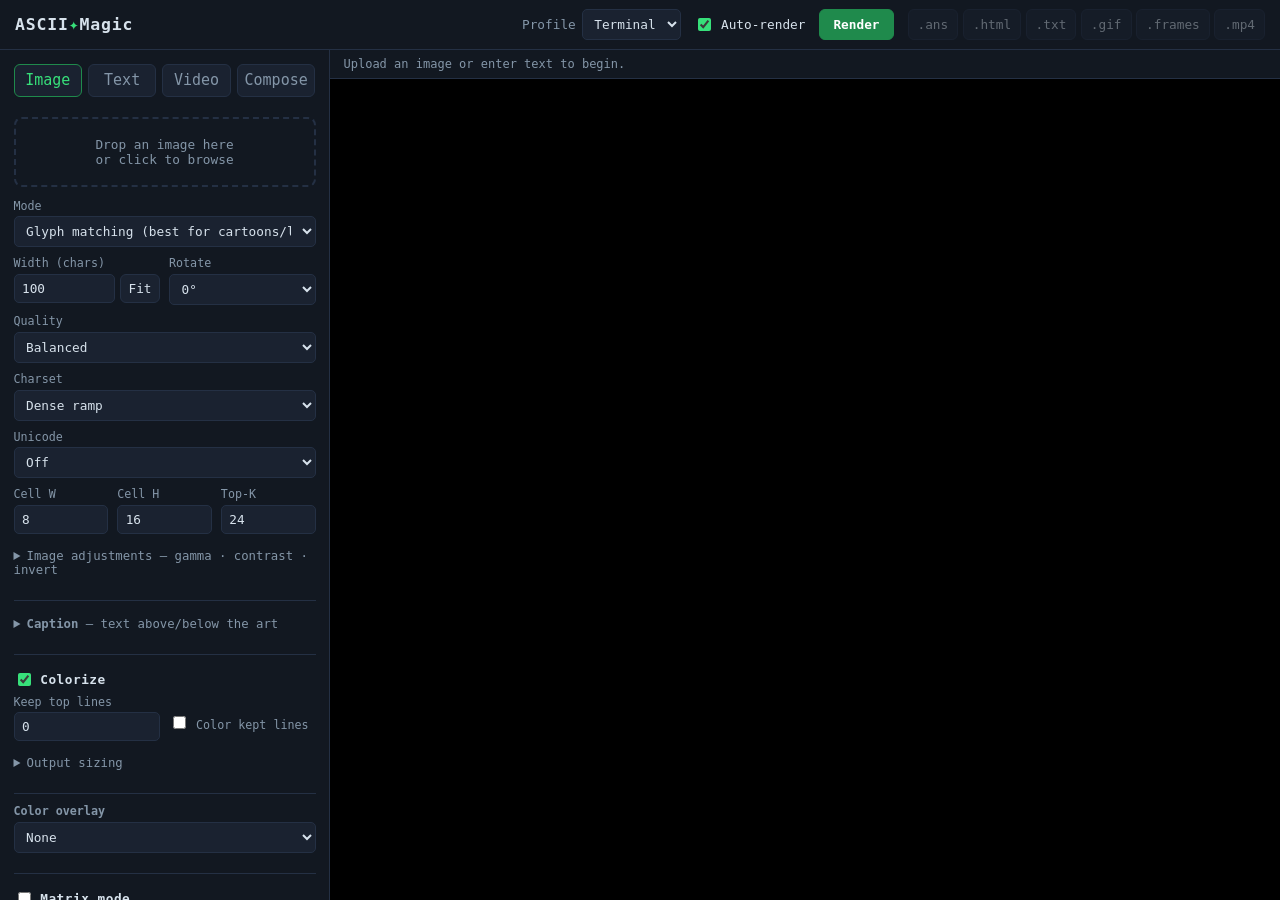
==== src/asciimagic/static/index.html @ 6321cb2b "Merge main into feature/caption-text-accuracy Brings PR #35 up to date with main (#36, #37, #39, #40" ====
<!doctype html>
<html lang="en">
<head>
  <meta charset="utf-8">
  <meta name="viewport" content="width=device-width, initial-scale=1">
  <title>ASCII Magic</title>
  <link rel="stylesheet" href="style.css">
  <link rel="icon" href="data:image/svg+xml,<svg xmlns='http://www.w3.org/2000/svg' viewBox='0 0 100 100'><text y='.9em' font-size='90'>&#10047;</text></svg>">
</head>
<body>
  <header>
    <h1>ASCII<span>✦</span>Magic</h1>
    <div class="header-controls">
      <label class="profile-label">Profile
        <select id="profile">
          <option value="terminal">Terminal</option>
          <option value="web">Web page</option>
        </select>
      </label>
      <label class="check"><input type="checkbox" id="auto" checked> Auto-render</label>
      <button id="render" class="primary">Render</button>
      <span class="downloads">
        <button id="dl-ans" disabled>.ans</button>
        <button id="dl-html" disabled>.html</button>
        <button id="dl-txt" disabled>.txt</button>
        <button id="dl-gif" disabled>.gif</button>
        <button id="dl-frames" disabled>.frames</button>
        <button id="dl-mp4" disabled title="Encodes on demand — includes the source audio">.mp4</button>
      </span>
    </div>
  </header>

  <main>
    <aside id="controls">
      <nav class="tabs">
        <button id="tab-image" class="tab active">Image</button>
        <button id="tab-text" class="tab">Text</button>
        <button id="tab-video" class="tab">Video</button>
        <button id="tab-compose" class="tab">Compose</button>
      </nav>

      <section id="panel-image">
        <div id="dropzone" tabindex="0">
          <input type="file" id="file" accept="image/*" hidden>
          <img id="thumb" alt="" hidden>
          <p id="drop-hint">Drop an image here<br>or click to browse</p>
        </div>

        <div class="field">
          <label for="mode">Mode</label>
          <select id="mode">
            <option value="glyph">Glyph matching (best for cartoons/line art)</option>
            <option value="braille">Braille dots (best for photos; try Invert)</option>
          </select>
        </div>
        <div class="field-row">
          <div class="field">
            <label for="cols">Width (chars)</label>
            <span class="seed-row">
              <input type="number" id="cols" value="100" min="10" max="500">
              <button id="autosize" title="Fit the preview pane (auto-set on upload)">Fit</button>
            </span>
          </div>
          <div class="field">
            <label for="rotate">Rotate</label>
            <select id="rotate">
              <option value="0">0°</option>
              <option value="90">90°</option>
              <option value="180">180°</option>
              <option value="270">270°</option>
            </select>
          </div>
        </div>

        <div id="braille-knobs">
          <div class="field">
            <label for="threshold">Dot threshold <output id="threshold-out">0.5</output></label>
            <input type="range" id="threshold" min="0" max="1" step="0.05" value="0.5">
          </div>
          <label class="check"><input type="checkbox" id="dither"> Dither (smoother gradients on photos)</label>
        </div>

        <div id="glyph-knobs" hidden>
          <div class="field">
            <label for="quality">Quality</label>
            <select id="quality">
              <option value="fast">Fast</option>
              <option value="balanced" selected>Balanced</option>
              <option value="best">Best</option>
            </select>
          </div>
          <div class="field">
            <label for="ascii_preset">Charset</label>
            <select id="ascii_preset">
              <option value="dense">Dense ramp</option>
              <option value="printable">Printable ASCII</option>
            </select>
          </div>
          <div class="field">
            <label for="unicode_mode">Unicode</label>
            <select id="unicode_mode">
              <option value="off">Off</option>
              <option value="blocks">Blocks</option>
              <option value="big">Big set</option>
            </select>
          </div>
          <div class="field-row">
            <div class="field"><label for="cell_w">Cell W</label><input type="number" id="cell_w" value="8" min="2" max="32"></div>
            <div class="field"><label for="cell_h">Cell H</label><input type="number" id="cell_h" value="16" min="4" max="64"></div>
            <div class="field"><label for="topk">Top-K</label><input type="number" id="topk" value="24" min="1" max="200"></div>
          </div>
        </div>

        <details>
          <summary>Image adjustments — gamma · contrast · invert</summary>
          <div class="field">
            <label for="gamma">Gamma <output id="gamma-out">1.0</output></label>
            <input type="range" id="gamma" min="0.2" max="3" step="0.1" value="1">
          </div>
          <label class="check"><input type="checkbox" id="autocontrast"> Auto-contrast</label>
          <label class="check"><input type="checkbox" id="invert"> Invert</label>
        </details>
      </section>

      <section id="panel-text" hidden>
        <div class="field">
          <label for="text">Text</label>
          <textarea id="text" rows="3" placeholder="Hello, world"></textarea>
        </div>
        <div class="field">
          <label for="text_style">Style</label>
          <select id="text_style">
            <option value="block">Block</option>
            <option value="small">Small</option>
            <option value="shadow">Shadow</option>
            <option value="box">Box</option>
            <option value="banner">Banner</option>
            <option value="figlet">Figlet</option>
          </select>
        </div>
        <div class="field-row">
          <div class="field"><label for="text_width">Width</label><input type="number" id="text_width" value="80" min="10" max="400"></div>
          <div class="field" id="text-font-field"><label for="text_font_size">Font size</label><input type="number" id="text_font_size" value="24" min="8" max="120"></div>
          <div class="field" id="banner-char-field" hidden><label for="banner_char">Char</label><input type="text" id="banner_char" value="#" maxlength="1"></div>
        </div>
        <p class="hint">Box and banner styles are plain text — upload an image on the Image tab if you want them colorized.</p>
      </section>

      <section id="panel-video" hidden>
        <div class="field">
          <label for="video_file">Video file (mp4, webm, mov, mkv, avi, gif)</label>
          <input type="file" id="video_file" accept="video/*,.gif,.mkv">
        </div>
        <div class="field-row">
          <div class="field"><label for="video_cols">Width</label><input type="number" id="video_cols" value="100" min="10" max="240"></div>
          <div class="field"><label for="video_fps">FPS</label><input type="number" id="video_fps" value="8" min="1" max="30"></div>
          <div class="field"><label for="video_max_frames">Max frames</label><input type="number" id="video_max_frames" value="60" min="1" max="120"></div>
          <div class="field"><label for="video_rows">Rows</label><input type="number" id="video_rows" min="2" max="500" placeholder="auto"></div>
        </div>
        <div class="field">
          <label for="video_mode">Frame mode</label>
          <select id="video_mode">
            <option value="braille">Braille dots (fast, detailed)</option>
            <option value="glyph">Glyph matching (character art)</option>
          </select>
        </div>
        <p class="hint">Videos render server-side and take a few seconds — press <strong>Render</strong> after changing knobs (no live auto-render). Matrix mode below applies per frame; Dither/Invert/Gamma come from the Image tab adjustments. Download as .gif, or .frames for an animated login greeting.</p>
      </section>

      <section id="panel-compose" hidden>
        <p class="hint">Stack images and text on one canvas. Drag a box in the preview to move it,
          its corner to resize; arrow keys nudge the selected layer by one character.</p>
        <div class="field-row">
          <div class="field"><label for="cmp_cols">Canvas cols</label><input type="number" id="cmp_cols" min="1" max="500" placeholder="auto"></div>
          <div class="field"><label for="cmp_rows">Canvas rows</label><input type="number" id="cmp_rows" min="1" max="500" placeholder="auto"></div>
        </div>
        <div class="field">
          <label for="cmp_bg_mode">Background</label>
          <span class="seed-row">
            <select id="cmp_bg_mode">
              <option value="">None (terminal default)</option>
              <option value="custom">Color</option>
            </select>
            <input type="color" id="cmp_bg" value="#000000" aria-label="Background color">
          </span>
        </div>
        <div class="field-row">
          <div class="field"><label for="cmp_overlay">Canvas overlay</label>
            <select id="cmp_overlay"><option value="">None</option><option value="rainbow">Rainbow</option><option value="sunset">Sunset</option><option value="ocean">Ocean</option><option value="fire">Fire</option><option value="forest">Forest</option><option value="neon">Neon</option><option value="matrix">Matrix</option><option value="mono">Mono</option></select></div>
          <div class="field"><label for="cmp_overlay_direction">Direction</label>
            <select id="cmp_overlay_direction">
              <option value="horizontal">Horizontal</option><option value="vertical">Vertical</option>
              <option value="diagonal">Diagonal</option><option value="diagonal-up">Diagonal up</option>
              <option value="radial">Radial</option>
            </select></div>
        </div>
        <div class="field">
          <label>Layers <small>(bottom &rarr; top)</small></label>
          <ul id="cmp_layers" class="layer-list" aria-label="Layers"></ul>
          <span class="seed-row">
            <button id="cmp_add_image">+ Image</button>
            <button id="cmp_add_text">+ Text</button>
            <input type="file" id="cmp_file" accept="image/*" hidden>
          </span>
        </div>
        <div id="cmp_editor"></div>
        <button id="cmp_dl_scene" disabled title="Scene file for: ascii-magic compose scene.json (put the images next to it)">Download scene .json</button>
      </section>

      <section id="sec-caption">
        <details id="caption-section">
          <summary><strong>Caption</strong> — text above/below the art</summary>
          <div class="field">
            <label for="caption_text">Text</label>
            <input type="text" id="caption_text" placeholder="e.g. Whiskers 2010–2024">
          </div>
          <div class="field-row">
            <div class="field">
              <label for="caption_pos">Position</label>
              <select id="caption_pos">
                <option value="bottom">Bottom</option>
                <option value="top">Top</option>
                <option value="left">Left (rotated)</option>
                <option value="right">Right (rotated)</option>
                <option value="top-left">Top-left</option>
                <option value="top-right">Top-right</option>
                <option value="bottom-left">Bottom-left</option>
                <option value="bottom-right">Bottom-right</option>
                <option value="wrap">Wrap (marquee frame)</option>
              </select>
            </div>
            <div class="field">
              <label for="caption_style">Style</label>
              <select id="caption_style">
                <option value="figlet">Figlet (classic banner)</option>
                <option value="block">Block letters</option>
                <option value="small">Small letters</option>
                <option value="shadow">Shadow letters</option>
                <option value="box">Box</option>
                <option value="banner">Banner</option>
              </select>
            </div>
          </div>
          <div class="field-row">
            <div class="field">
              <label for="caption_scale">Auto size <output id="caption_scale-out">0.6</output></label>
              <input type="range" id="caption_scale" min="0.1" max="1" step="0.05" value="0.6">
            </div>
            <div class="field"><label for="caption_cols">Width</label><input type="number" id="caption_cols" min="2" max="500" placeholder="auto"></div>
            <div class="field"><label for="caption_rows">Height</label><input type="number" id="caption_rows" min="1" max="200" placeholder="auto"></div>
          </div>
          <div class="field-row">
            <div class="field">
              <label for="caption_align">Align</label>
              <select id="caption_align">
                <option value="center">Center</option>
                <option value="left">Left</option>
                <option value="right">Right</option>
              </select>
            </div>
          </div>
          <div class="field-row">
            <div class="field">
              <label for="caption_color_mode">Color</label>
              <select id="caption_color_mode">
                <option value="">Default</option>
                <option value="image">Match image (nearby)</option>
                <option value="image-full">Match image (whole)</option>
                <option value="custom">Custom…</option>
              </select>
            </div>
            <div class="field" id="caption-color-field" hidden>
              <label for="caption_custom_color">Custom</label>
              <input type="color" id="caption_custom_color" value="#ffffff">
            </div>
          </div>
        </details>
      </section>

      <section id="sec-colorize">
        <label class="check section-toggle"><input type="checkbox" id="colorize" checked> <strong>Colorize</strong></label>
        <div id="color-knobs">
          <div class="field-row">
            <div class="field"><label for="keep_top">Keep top lines</label><input type="number" id="keep_top" value="0" min="0"></div>
            <div class="field check-field"><label class="check"><input type="checkbox" id="color_top"> Color kept lines</label></div>
          </div>
          <details>
            <summary>Output sizing</summary>
            <div class="field-row">
              <div class="field"><label for="max_rows">Max rows</label><input type="number" id="max_rows" min="1" placeholder="–"></div>
              <div class="field"><label for="max_cols">Max cols</label><input type="number" id="max_cols" min="1" placeholder="–"></div>
            </div>
            <div class="field-row">
              <div class="field"><label for="out_rows">Exact rows</label><input type="number" id="out_rows" min="1" placeholder="–"></div>
              <div class="field"><label for="out_cols">Exact cols</label><input type="number" id="out_cols" min="1" placeholder="–"></div>
            </div>
          </details>
        </div>
      </section>

      <section id="sec-overlay">
        <div class="field">
          <label for="overlay_preset"><strong>Color overlay</strong></label>
          <select id="overlay_preset">
            <option value="">None</option>
              <option value="rainbow">Rainbow</option>
              <option value="sunset">Sunset</option>
              <option value="ocean">Ocean</option>
              <option value="fire">Fire</option>
              <option value="forest">Forest</option>
              <option value="neon">Neon</option>
              <option value="matrix">Matrix</option>
              <option value="mono">Mono</option>
            <option value="custom">Custom gradient</option>
          </select>
        </div>
        <div id="overlay-knobs" hidden>
          <div class="field" id="overlay-custom-field" hidden>
            <label>From / to</label>
            <span class="seed-row">
              <input type="color" id="overlay_c1" value="#00e5ff" aria-label="Gradient start color">
              <input type="color" id="overlay_c2" value="#ff2d55" aria-label="Gradient end color">
            </span>
          </div>
          <div class="field-row">
            <div class="field"><label for="overlay_direction">Direction</label>
              <select id="overlay_direction">
                <option value="horizontal">Horizontal</option><option value="vertical">Vertical</option>
                <option value="diagonal">Diagonal</option><option value="diagonal-up">Diagonal up</option>
                <option value="radial">Radial</option>
              </select></div>
            <div class="field"><label for="overlay_mode">Blend</label>
              <select id="overlay_mode">
                <option value="tint">Tint</option><option value="multiply">Multiply</option>
                <option value="screen">Screen</option><option value="overlay">Overlay</option>
              </select></div>
          </div>
          <div class="field"><label for="overlay_strength">Strength <output id="overlay_strength-out">1</output></label>
            <input type="range" id="overlay_strength" min="0" max="1" step="0.05" value="1"></div>
        </div>
      </section>

      <section id="sec-matrix">
        <label class="check section-toggle"><input type="checkbox" id="matrix"> <strong>Matrix mode</strong></label>
        <div id="matrix-knobs" hidden>
          <div class="field-row">
            <div class="field seed-field">
              <label for="matrix_seed">Seed</label>
              <span class="seed-row">
                <input type="number" id="matrix_seed" placeholder="random">
                <button id="reroll" title="New random seed">🎲</button>
              </span>
            </div>
            <div class="field">
              <label for="matrix_gamma">Gamma <output id="matrix_gamma-out">2.0</output></label>
              <input type="range" id="matrix_gamma" min="0.5" max="4" step="0.1" value="2">
            </div>
          </div>
          <div class="field-row">
            <div class="field">
              <label for="matrix_theme">Color theme</label>
              <select id="matrix_theme">
                <option value="green">Green (classic)</option>
                <option value="amber">Amber</option>
                <option value="cyan">Cyan</option>
                <option value="crimson">Crimson</option>
                <option value="violet">Violet</option>
                <option value="white">White</option>
                <option value="custom">Custom…</option>
              </select>
            </div>
            <div class="field" id="custom-color-field" hidden>
              <label for="matrix_custom_color">Custom</label>
              <input type="color" id="matrix_custom_color" value="#00ff00">
            </div>
          </div>
          <div class="field-row">
            <div class="field"><label for="matrix_fg_min">FG min</label><input type="number" id="matrix_fg_min" value="20" min="0" max="255"></div>
            <div class="field"><label for="matrix_fg_max">FG max</label><input type="number" id="matrix_fg_max" value="255" min="0" max="255"></div>
          </div>
          <div class="field-row">
            <div class="field"><label for="matrix_bg_min">BG min</label><input type="number" id="matrix_bg_min" value="0" min="0" max="255"></div>
            <div class="field"><label for="matrix_bg_max">BG max</label><input type="number" id="matrix_bg_max" value="60" min="0" max="255"></div>
          </div>
          <div class="field">
            <label for="matrix_chars">Glyphs</label>
            <input type="text" id="matrix_chars" value="01ABCDEFGHIJKLMNOPQRSTUVWXYZ@$%&amp;*+;:,.?/\|[]{}()&lt;&gt;">
          </div>
          <label class="check"><input type="checkbox" id="matrix_fill_spaces"> Fill spaces</label>
          <label class="check"><input type="checkbox" id="matrix_top"> Apply to kept top lines</label>
          <label class="check"><input type="checkbox" id="matrix_mask"> Use ASCII as subject mask</label>
          <div id="mask-knobs" hidden>
            <div class="field-row">
              <div class="field"><label for="matrix_mask_boost">Mask boost</label><input type="number" id="matrix_mask_boost" value="0.30" min="0" max="1" step="0.05"></div>
              <div class="field"><label for="matrix_mask_density_floor">Density floor</label><input type="number" id="matrix_mask_density_floor" value="0.35" min="0" max="1" step="0.05"></div>
            </div>
            <div class="field-row">
              <div class="field"><label for="matrix_bg_dim">BG dim</label><input type="number" id="matrix_bg_dim" value="0.80" min="0" max="1" step="0.05"></div>
              <div class="field"><label for="matrix_bg_density">BG density</label><input type="number" id="matrix_bg_density" value="0.75" min="0" max="1" step="0.05"></div>
            </div>
          </div>
          <label class="check" id="animate-row"><input type="checkbox" id="animate"> <strong>Animate</strong> (matrix rain)</label>
          <div id="anim-knobs" hidden>
            <div class="field-row">
              <div class="field"><label for="anim_frames">Frames</label><input type="number" id="anim_frames" value="60" min="2" max="240"></div>
              <div class="field"><label for="anim_fps">FPS</label><input type="number" id="anim_fps" value="12" min="1" max="30"></div>
              <div class="field"><label for="anim_tail">Tail</label><input type="number" id="anim_tail" value="6" min="1" max="40"></div>
            </div>
            <label class="check"><input type="checkbox" id="anim_reveal"> Reveal image under the rain</label>
            <p class="hint">Animation loops seamlessly (reveal mode ends on the full image). Download as .gif, or .html for a self-playing page.</p>
          </div>
        </div>
      </section>

      <section id="sec-html">
        <details>
          <summary>HTML output</summary>
          <div class="field-row">
            <div class="field"><label for="html_font_size">Font px</label><input type="number" id="html_font_size" value="12" min="4" max="40"></div>
            <div class="field"><label for="html_line_height">Line px</label><input type="number" id="html_line_height" min="4" max="60" placeholder="=font"></div>
          </div>
          <label class="check"><input type="checkbox" id="html_fill_spaces"> Fill spaces (HTML)</label>
        </details>
      </section>
    </aside>

    <section id="preview-pane">
      <div id="status">Upload an image or enter text to begin.</div>
      <div id="preview-wrap">
        <iframe id="preview" sandbox="allow-scripts" title="Preview"></iframe>
        <div id="ring" hidden title="Drag the handles to resize — double-click to reset to auto height">
          <div class="handle" id="handle-e"></div>
          <div class="handle" id="handle-s"></div>
          <div class="handle" id="handle-se"></div>
          <div id="ring-label"></div>
        </div>
        <div id="cmp-overlay" hidden></div>
        <div id="cap-ring" hidden title="Drag to resize the caption exactly — double-click to reset to auto">
          <div class="handle" id="cap-handle-e"></div>
          <div class="handle" id="cap-handle-s"></div>
          <div class="handle" id="cap-handle-se"></div>
          <div id="cap-ring-label"></div>
        </div>
      </div>
    </section>
  </main>

  <script src="app.js"></script>
  <script src="compose.js"></script>
</body>
</html>
---- src/asciimagic/static/style.css ----
:root {
  --bg: #0b0f14;
  --panel: #121821;
  --panel-2: #1a2230;
  --border: #243044;
  --text: #d7e2ec;
  --muted: #8496a8;
  --accent: #37e07a;
  --accent-dim: #1f8a4c;
  --danger: #ff6b6b;
  font-size: 15px;
}

* { box-sizing: border-box; }

body {
  margin: 0;
  height: 100vh;
  display: flex;
  flex-direction: column;
  background: var(--bg);
  color: var(--text);
  font-family: "JetBrains Mono", "Cascadia Mono", Consolas, "Noto Sans Mono CJK JP", "Noto Sans CJK JP", "MS Gothic", "Hiragino Sans", "Yu Gothic", monospace;
}

header {
  display: flex;
  align-items: center;
  justify-content: space-between;
  gap: 1rem;
  padding: 0.6rem 1rem;
  background: var(--panel);
  border-bottom: 1px solid var(--border);
  flex-wrap: wrap;
}

h1 { font-size: 1.1rem; margin: 0; letter-spacing: 0.05em; }
h1 span { color: var(--accent); }

.header-controls { display: flex; align-items: center; gap: 0.9rem; flex-wrap: wrap; }
.profile-label { display: flex; align-items: center; gap: 0.4rem; color: var(--muted); font-size: 0.85rem; }

main { flex: 1; display: flex; min-height: 0; }

#controls {
  width: 330px;
  min-width: 330px;
  overflow-y: auto;
  padding: 0.9rem;
  background: var(--panel);
  border-right: 1px solid var(--border);
}

#controls section {
  border-bottom: 1px solid var(--border);
  padding: 0.7rem 0;
}
#controls section:last-child { border-bottom: none; }

.tabs { display: flex; gap: 0.4rem; margin-bottom: 0.6rem; }
.tab {
  flex: 1;
  padding: 0.45rem;
  background: var(--panel-2);
  color: var(--muted);
  border: 1px solid var(--border);
  border-radius: 6px;
  cursor: pointer;
  font: inherit;
}
.tab.active { color: var(--accent); border-color: var(--accent-dim); }

#dropzone {
  border: 2px dashed var(--border);
  border-radius: 8px;
  padding: 0.9rem;
  text-align: center;
  cursor: pointer;
  margin-bottom: 0.8rem;
  transition: border-color 0.15s;
}
#dropzone:hover, #dropzone.drag { border-color: var(--accent); }
#drop-hint { color: var(--muted); font-size: 0.85rem; margin: 0.3rem 0; }
#thumb { max-width: 100%; max-height: 130px; border-radius: 4px; }

.field { margin-bottom: 0.6rem; min-width: 0; }
.field label {
  display: block;
  font-size: 0.78rem;
  color: var(--muted);
  margin-bottom: 0.25rem;
}
.field label output { color: var(--accent); float: right; }

.field-row { display: flex; gap: 0.6rem; }
.field-row .field { flex: 1; }
.check-field { display: flex; align-items: end; padding-bottom: 0.35rem; }

input[type="text"], input[type="number"], select, textarea {
  width: 100%;
  padding: 0.4rem 0.5rem;
  background: var(--panel-2);
  color: var(--text);
  border: 1px solid var(--border);
  border-radius: 5px;
  font: inherit;
  font-size: 0.85rem;
}
input:focus, select:focus, textarea:focus { outline: 1px solid var(--accent-dim); }
input[type="range"] { width: 100%; accent-color: var(--accent); padding: 0; }
textarea { resize: vertical; }

.check {
  display: flex;
  align-items: center;
  gap: 0.45rem;
  font-size: 0.85rem;
  color: var(--text);
  margin: 0.35rem 0;
  cursor: pointer;
}
.check input { accent-color: var(--accent); }
.section-toggle strong { letter-spacing: 0.04em; }

details { margin: 0.4rem 0; }
summary {
  cursor: pointer;
  color: var(--muted);
  font-size: 0.82rem;
  margin-bottom: 0.4rem;
  user-select: none;
}
summary:hover { color: var(--text); }

.hint { color: var(--muted); font-size: 0.75rem; line-height: 1.35; }

button {
  font: inherit;
  font-size: 0.85rem;
  padding: 0.45rem 0.9rem;
  border-radius: 6px;
  border: 1px solid var(--border);
  background: var(--panel-2);
  color: var(--text);
  cursor: pointer;
}
button:hover:not(:disabled) { border-color: var(--accent-dim); }
button:disabled { opacity: 0.4; cursor: default; }
button.primary {
  background: var(--accent-dim);
  border-color: var(--accent-dim);
  color: #fff;
  font-weight: 600;
}
button.primary:hover { background: var(--accent); color: #06130b; }

.downloads { display: flex; gap: 0.3rem; }
.downloads button { padding: 0.45rem 0.6rem; }

.seed-row { display: flex; gap: 0.3rem; }
.seed-row input { flex: 1; }
.seed-row button { padding: 0.2rem 0.5rem; }

#preview-pane {
  flex: 1;
  display: flex;
  flex-direction: column;
  min-width: 0;
}

#status {
  padding: 0.45rem 0.9rem;
  font-size: 0.8rem;
  color: var(--muted);
  border-bottom: 1px solid var(--border);
  background: var(--panel);
  min-height: 1.2rem;
}
#status.error { color: var(--danger); }
#status.busy { color: var(--accent); }

#preview-wrap { flex: 1; position: relative; min-height: 0; display: flex; }
#preview { flex: 1; border: none; background: #000; width: 100%; }

/* GIMP-style resize ring over the rendered art */
#ring {
  position: absolute;
  border: 1px dashed var(--accent-dim);
  pointer-events: none; /* handles re-enable */
  box-sizing: border-box;
}
#ring.dragging { border-color: var(--accent); }
#ring .handle {
  position: absolute;
  width: 12px;
  height: 12px;
  background: var(--accent-dim);
  border: 1px solid #06130b;
  border-radius: 2px;
  pointer-events: auto;
  touch-action: none; /* pointer capture needs raw pointer events */
}
/* While dragging, the iframe must not steal pointer events */
#preview-wrap.dragging #preview { pointer-events: none; }
#preview-wrap.dragging { user-select: none; }
#ring .handle:hover { background: var(--accent); }
#handle-e { right: -7px; top: 50%; margin-top: -6px; cursor: ew-resize; }
#handle-s { bottom: -7px; left: 50%; margin-left: -6px; cursor: ns-resize; }
#handle-se { right: -7px; bottom: -7px; cursor: nwse-resize; }
#cap-ring {
  position: absolute;
  border: 1px dashed color-mix(in srgb, var(--accent-dim) 60%, transparent);
  pointer-events: none;
  box-sizing: border-box;
}
#cap-ring.dragging { border-color: var(--accent); }
#cap-ring .handle {
  position: absolute;
  width: 12px;
  height: 12px;
  background: var(--accent-dim);
  border: 1px solid #06130b;
  border-radius: 50%; /* round = caption, square = art */
  pointer-events: auto;
  touch-action: none;
}
#cap-ring .handle:hover { background: var(--accent); }
#cap-handle-e { right: -7px; top: 50%; margin-top: -6px; cursor: ew-resize; }
#cap-handle-s { bottom: -7px; left: 50%; margin-left: -6px; cursor: ns-resize; }
#cap-handle-se { right: -7px; bottom: -7px; cursor: nwse-resize; }
#cap-ring-label {
  position: absolute;
  bottom: -1.6rem;
  right: 0;
  background: var(--panel);
  border: 1px solid var(--border);
  border-radius: 4px;
  color: var(--accent);
  font-size: 0.75rem;
  padding: 0.1rem 0.45rem;
  white-space: nowrap;
}

#ring-label {
  position: absolute;
  top: -1.6rem;
  right: 0;
  background: var(--panel);
  border: 1px solid var(--border);
  border-radius: 4px;
  color: var(--accent);
  font-size: 0.75rem;
  padding: 0.1rem 0.45rem;
  pointer-events: auto;
  white-space: nowrap;
}

/* ---- Compose ---- */
.hint { color: var(--muted); font-size: 0.8rem; margin: 0 0 0.7rem; line-height: 1.4; }
.layer-list { list-style: none; margin: 0 0 0.5rem; padding: 0; }
.layer-list li {
  display: flex; align-items: center; gap: 0.3rem;
  padding: 0.25rem 0.4rem; margin-bottom: 0.25rem;
  background: var(--panel-2); border: 1px solid var(--border); border-radius: 4px;
  cursor: pointer; font-size: 0.8rem;
}
.layer-list li.selected { border-color: var(--accent); }
.layer-list li .layer-name { flex: 1; min-width: 0; overflow: hidden; text-overflow: ellipsis; white-space: nowrap; }
.layer-list li button { padding: 0 0.35rem; font-size: 0.75rem; }
#cmp_editor { margin-top: 0.4rem; }
#cmp_editor h3 { font-size: 0.85rem; margin: 0.2rem 0 0.5rem; color: var(--accent); }
#cmp-overlay { position: absolute; inset: 0; pointer-events: none; }
.cmp-box {
  position: absolute; box-sizing: border-box;
  border: 1px dashed color-mix(in srgb, var(--muted) 70%, transparent);
  pointer-events: auto; cursor: move; touch-action: none;
}
.cmp-box.selected { border: 1px solid var(--accent); }
.cmp-box .handle {
  position: absolute; right: -7px; bottom: -7px; width: 12px; height: 12px;
  background: var(--accent-dim); border: 1px solid #06130b; border-radius: 2px;
  cursor: nwse-resize; touch-action: none;
}
.cmp-box:not(.selected) .handle { display: none; }
.cmp-box .cmp-label {
  position: absolute; top: -1.35rem; left: 0; white-space: nowrap;
  background: var(--panel); border: 1px solid var(--border); border-radius: 4px;
  color: var(--accent); font-size: 0.7rem; padding: 0 0.35rem;
}
.cmp-box:not(.selected) .cmp-label { display: none; }

@media (max-width: 760px) {
  main { flex-direction: column; }
  #controls { width: 100%; min-width: 0; max-height: 45vh; border-right: none; border-bottom: 1px solid var(--border); }
}
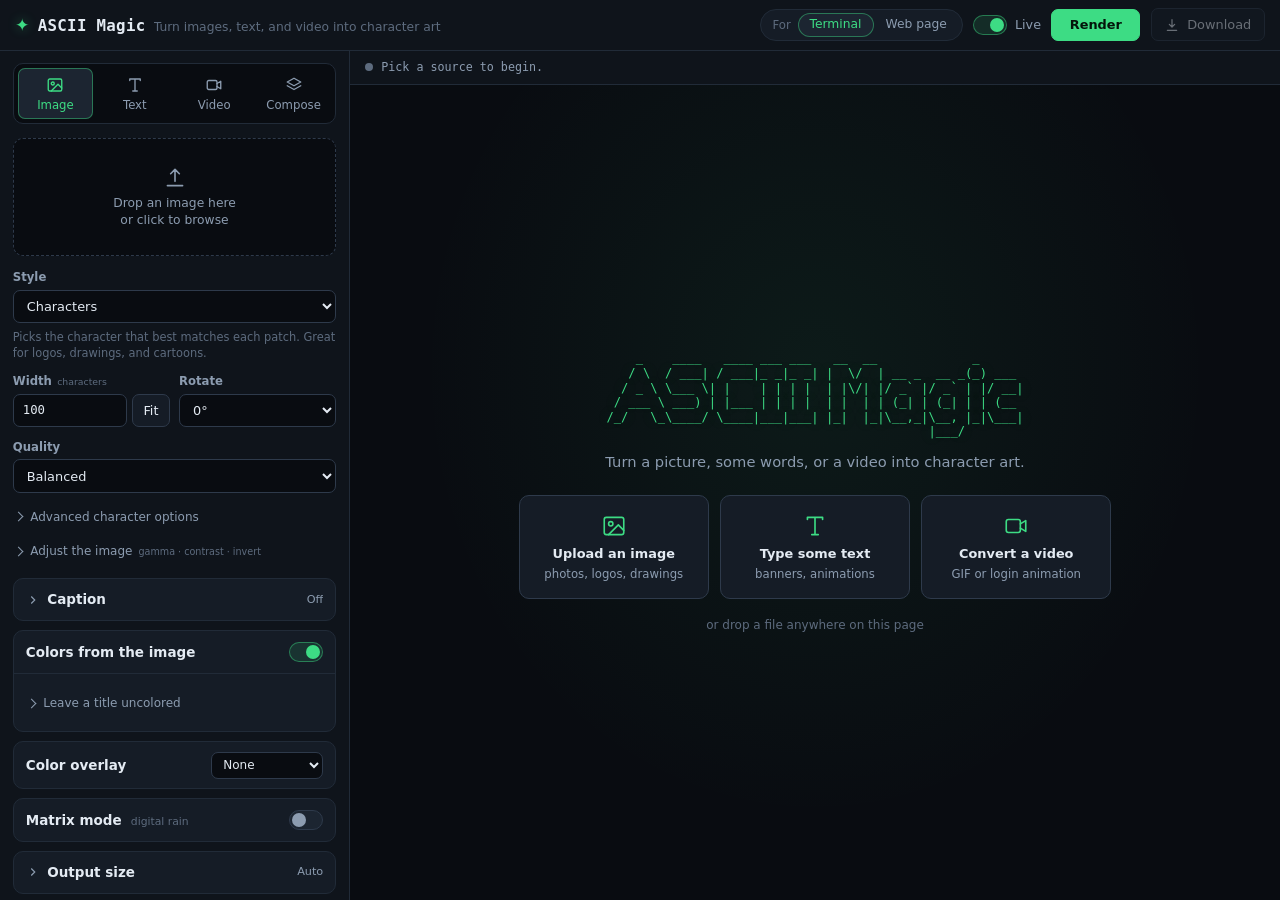
==== commit 4c632b3e: "Web GUI: clearer layout, empty state, download menu, polish - Welcome screen with quick starts (imag" ====
--- a/src/asciimagic/static/index.html
+++ b/src/asciimagic/static/index.html
@@ -8,57 +8,103 @@
   <link rel="icon" href="data:image/svg+xml,<svg xmlns='http://www.w3.org/2000/svg' viewBox='0 0 100 100'><text y='.9em' font-size='90'>&#10047;</text></svg>">
 </head>
 <body>
+  <!-- Small icon set, referenced with <use href="#i-..."> -->
+  <svg width="0" height="0" style="position:absolute" aria-hidden="true">
+    <symbol id="i-image" viewBox="0 0 24 24"><rect x="3" y="4" width="18" height="16" rx="2"/><circle cx="9" cy="10" r="2"/><path d="m21 16-5-5-9 9"/></symbol>
+    <symbol id="i-text" viewBox="0 0 24 24"><path d="M5 6V4h14v2M12 4v16M9 20h6"/></symbol>
+    <symbol id="i-video" viewBox="0 0 24 24"><rect x="3" y="6" width="13" height="12" rx="2"/><path d="m16 10 5-3v10l-5-3"/></symbol>
+    <symbol id="i-layers" viewBox="0 0 24 24"><path d="m12 3 9 5-9 5-9-5 9-5Z"/><path d="m3 13 9 5 9-5"/></symbol>
+    <symbol id="i-download" viewBox="0 0 24 24"><path d="M12 4v11m0 0-4-4m4 4 4-4M5 20h14"/></symbol>
+    <symbol id="i-upload" viewBox="0 0 24 24"><path d="M12 16V5m0 0-4 4m4-4 4 4M5 20h14"/></symbol>
+    <symbol id="i-chevron" viewBox="0 0 24 24"><path d="m9 6 6 6-6 6"/></symbol>
+    <symbol id="i-copy" viewBox="0 0 24 24"><rect x="8" y="8" width="12" height="12" rx="2"/><path d="M16 8V5a1 1 0 0 0-1-1H5a1 1 0 0 0-1 1v10a1 1 0 0 0 1 1h3"/></symbol>
+    <symbol id="i-sparkle" viewBox="0 0 24 24"><path d="M12 3v4M12 17v4M3 12h4M17 12h4M6 6l2.5 2.5M15.5 15.5 18 18M6 18l2.5-2.5M15.5 8.5 18 6"/></symbol>
+  </svg>
+
   <header>
-    <h1>ASCII<span>✦</span>Magic</h1>
+    <div class="brand">
+      <span class="logo" aria-hidden="true">✦</span>
+      <h1>ASCII Magic</h1>
+      <span class="tagline">Turn images, text, and video into character art</span>
+    </div>
     <div class="header-controls">
-      <label class="profile-label">Profile
-        <select id="profile">
-          <option value="terminal">Terminal</option>
-          <option value="web">Web page</option>
-        </select>
+      <div class="segmented" role="radiogroup" aria-label="Make it for" title="Sets sensible sizes for where the art will be shown">
+        <span class="segmented-label">For</span>
+        <button type="button" role="radio" data-profile="terminal" aria-checked="true">Terminal</button>
+        <button type="button" role="radio" data-profile="web" aria-checked="false">Web page</button>
+      </div>
+      <select id="profile" hidden aria-hidden="true" tabindex="-1">
+        <option value="terminal">Terminal</option>
+        <option value="web">Web page</option>
+      </select>
+      <label class="switch" title="Re-render automatically when a setting changes">
+        <input type="checkbox" id="auto" checked><span class="track"></span> Live
       </label>
-      <label class="check"><input type="checkbox" id="auto" checked> Auto-render</label>
-      <button id="render" class="primary">Render</button>
-      <span class="downloads">
-        <button id="dl-ans" disabled>.ans</button>
-        <button id="dl-html" disabled>.html</button>
-        <button id="dl-txt" disabled>.txt</button>
-        <button id="dl-gif" disabled>.gif</button>
-        <button id="dl-frames" disabled>.frames</button>
-        <button id="dl-mp4" disabled title="Encodes on demand — includes the source audio">.mp4</button>
-      </span>
+      <button id="render" class="primary" title="Render now (Ctrl/⌘ + Enter)">Render</button>
+      <div class="menu">
+        <button id="dl-toggle" class="icon-text" aria-haspopup="true" aria-expanded="false" disabled>
+          <svg class="icon"><use href="#i-download"/></svg> Download
+        </button>
+        <div id="dl-menu" class="menu-pop" role="menu" hidden>
+          <button id="dl-ans" class="menu-item" role="menuitem" disabled>
+            <b>Terminal art</b><span>.ans · colors for <code>cat</code>, SSH greetings</span>
+          </button>
+          <button id="dl-html" class="menu-item" role="menuitem" disabled>
+            <b>Web page</b><span>.html · open in a browser or embed</span>
+          </button>
+          <button id="dl-txt" class="menu-item" role="menuitem" disabled>
+            <b>Plain text</b><span>.txt · no colors, pastes anywhere</span>
+          </button>
+          <button id="dl-gif" class="menu-item" role="menuitem" disabled>
+            <b>Animated GIF</b><span>.gif · share it as an image</span>
+          </button>
+          <button id="dl-frames" class="menu-item" role="menuitem" disabled>
+            <b>Login animation</b><span>.frames · for <code>ascii-magic-greet</code></span>
+          </button>
+          <button id="dl-mp4" class="menu-item" role="menuitem" disabled>
+            <b>Video with sound</b><span>.mp4 · encodes now, keeps the audio</span>
+          </button>
+          <hr>
+          <button id="copy-txt" class="menu-item" role="menuitem" disabled>
+            <b>Copy text</b><span>to the clipboard, without colors</span>
+          </button>
+        </div>
+      </div>
     </div>
   </header>
 
   <main>
     <aside id="controls">
-      <nav class="tabs">
-        <button id="tab-image" class="tab active">Image</button>
-        <button id="tab-text" class="tab">Text</button>
-        <button id="tab-video" class="tab">Video</button>
-        <button id="tab-compose" class="tab">Compose</button>
+      <nav class="tabs" aria-label="Source">
+        <button id="tab-image" class="tab active"><svg class="icon"><use href="#i-image"/></svg>Image</button>
+        <button id="tab-text" class="tab"><svg class="icon"><use href="#i-text"/></svg>Text</button>
+        <button id="tab-video" class="tab"><svg class="icon"><use href="#i-video"/></svg>Video</button>
+        <button id="tab-compose" class="tab"><svg class="icon"><use href="#i-layers"/></svg>Compose</button>
       </nav>
 
-      <section id="panel-image">
-        <div id="dropzone" tabindex="0">
+      <!-- ===== Image ===== -->
+      <section id="panel-image" class="panel">
+        <div id="dropzone" tabindex="0" role="button" aria-label="Choose an image">
           <input type="file" id="file" accept="image/*" hidden>
           <img id="thumb" alt="" hidden>
+          <svg class="icon big" id="drop-icon"><use href="#i-upload"/></svg>
           <p id="drop-hint">Drop an image here<br>or click to browse</p>
         </div>
 
         <div class="field">
-          <label for="mode">Mode</label>
+          <label for="mode">Style</label>
           <select id="mode">
-            <option value="glyph">Glyph matching (best for cartoons/line art)</option>
-            <option value="braille">Braille dots (best for photos; try Invert)</option>
+            <option value="glyph">Characters</option>
+            <option value="braille">Braille dots</option>
           </select>
+          <p class="field-hint" id="mode-hint"></p>
         </div>
         <div class="field-row">
-          <div class="field">
-            <label for="cols">Width (chars)</label>
-            <span class="seed-row">
+          <div class="field grow">
+            <label for="cols">Width <small>characters</small></label>
+            <span class="input-group">
               <input type="number" id="cols" value="100" min="10" max="500">
-              <button id="autosize" title="Fit the preview pane (auto-set on upload)">Fit</button>
+              <button id="autosize" title="Fit the preview pane (done automatically on upload)">Fit</button>
             </span>
           </div>
           <div class="field">
@@ -74,10 +120,10 @@
 
         <div id="braille-knobs">
           <div class="field">
-            <label for="threshold">Dot threshold <output id="threshold-out">0.5</output></label>
+            <label for="threshold" title="Brightness a dot needs to show. Lower = more dots.">Dot threshold <output id="threshold-out">0.5</output></label>
             <input type="range" id="threshold" min="0" max="1" step="0.05" value="0.5">
           </div>
-          <label class="check"><input type="checkbox" id="dither"> Dither (smoother gradients on photos)</label>
+          <label class="check"><input type="checkbox" id="dither"> Dither <small>smoother shading on photos</small></label>
         </div>
 
         <div id="glyph-knobs" hidden>
@@ -86,46 +132,54 @@
             <select id="quality">
               <option value="fast">Fast</option>
               <option value="balanced" selected>Balanced</option>
-              <option value="best">Best</option>
+              <option value="best">Best (slower)</option>
             </select>
           </div>
+          <details class="sub">
+            <summary>Advanced character options</summary>
+            <div class="field">
+              <label for="ascii_preset">Characters</label>
+              <select id="ascii_preset">
+                <option value="dense">Dense ramp</option>
+                <option value="printable">All printable ASCII</option>
+              </select>
+            </div>
+            <div class="field">
+              <label for="unicode_mode">Unicode</label>
+              <select id="unicode_mode">
+                <option value="off">Off (plain ASCII)</option>
+                <option value="blocks">Block shapes ▀▄█</option>
+                <option value="big">Large set (slower)</option>
+              </select>
+            </div>
+            <div class="field-row">
+              <div class="field"><label for="cell_w" title="Pixels of the image per character, across">Cell W</label><input type="number" id="cell_w" value="8" min="2" max="32"></div>
+              <div class="field"><label for="cell_h" title="Pixels of the image per character, down">Cell H</label><input type="number" id="cell_h" value="16" min="4" max="64"></div>
+              <div class="field"><label for="topk" title="Characters compared per cell. Higher = more accurate, slower.">Top-K</label><input type="number" id="topk" value="24" min="1" max="200"></div>
+            </div>
+          </details>
+        </div>
+
+        <details class="sub">
+          <summary>Adjust the image <small>gamma · contrast · invert</small></summary>
           <div class="field">
-            <label for="ascii_preset">Charset</label>
-            <select id="ascii_preset">
-              <option value="dense">Dense ramp</option>
-              <option value="printable">Printable ASCII</option>
-            </select>
-          </div>
-          <div class="field">
-            <label for="unicode_mode">Unicode</label>
-            <select id="unicode_mode">
-              <option value="off">Off</option>
-              <option value="blocks">Blocks</option>
-              <option value="big">Big set</option>
-            </select>
-          </div>
-          <div class="field-row">
-            <div class="field"><label for="cell_w">Cell W</label><input type="number" id="cell_w" value="8" min="2" max="32"></div>
-            <div class="field"><label for="cell_h">Cell H</label><input type="number" id="cell_h" value="16" min="4" max="64"></div>
-            <div class="field"><label for="topk">Top-K</label><input type="number" id="topk" value="24" min="1" max="200"></div>
-          </div>
-        </div>
-
-        <details>
-          <summary>Image adjustments — gamma · contrast · invert</summary>
-          <div class="field">
-            <label for="gamma">Gamma <output id="gamma-out">1.0</output></label>
+            <label for="gamma" title="Below 1 lightens midtones, above 1 darkens them">Gamma <output id="gamma-out">1.0</output></label>
             <input type="range" id="gamma" min="0.2" max="3" step="0.1" value="1">
           </div>
           <label class="check"><input type="checkbox" id="autocontrast"> Auto-contrast</label>
-          <label class="check"><input type="checkbox" id="invert"> Invert</label>
+          <label class="check"><input type="checkbox" id="invert"> Invert <small>often better on dark terminals</small></label>
         </details>
       </section>
 
-      <section id="panel-text" hidden>
+      <!-- ===== Text ===== -->
+      <section id="panel-text" class="panel" hidden>
         <div class="field">
           <label for="text">Text</label>
           <textarea id="text" rows="3" placeholder="Hello, world"></textarea>
+          <span class="input-group translate-row" data-target="text">
+            <select class="translate-to" aria-label="Translate to"></select>
+            <button class="translate-btn" type="button">Translate</button>
+          </span>
         </div>
         <div class="field">
           <label for="text_style">Style</label>
@@ -133,176 +187,211 @@
             <option value="block">Block</option>
             <option value="small">Small</option>
             <option value="shadow">Shadow</option>
+            <option value="solid">Solid blocks</option>
             <option value="box">Box</option>
             <option value="banner">Banner</option>
             <option value="figlet">Figlet</option>
           </select>
+          <p class="field-hint" id="text-style-hint" hidden>Box, banner, and figlet are plain characters, so Colorize doesn't apply; use a Color overlay instead.</p>
         </div>
         <div class="field-row">
           <div class="field"><label for="text_width">Width</label><input type="number" id="text_width" value="80" min="10" max="400"></div>
-          <div class="field" id="text-font-field"><label for="text_font_size">Font size</label><input type="number" id="text_font_size" value="24" min="8" max="120"></div>
+          <div class="field" id="text-font-field"><label for="text_font_size" title="Drawing size before conversion; bigger = finer detail">Font size</label><input type="number" id="text_font_size" value="24" min="8" max="120"></div>
           <div class="field" id="banner-char-field" hidden><label for="banner_char">Char</label><input type="text" id="banner_char" value="#" maxlength="1"></div>
         </div>
-        <p class="hint">Box and banner styles are plain text — upload an image on the Image tab if you want them colorized.</p>
+
+        <div class="subcard">
+          <div class="field">
+            <label for="text_anim"><svg class="icon inline"><use href="#i-sparkle"/></svg> Animate</label>
+            <select id="text_anim" data-effects></select>
+          </div>
+          <div id="text-anim-knobs" hidden>
+            <div class="field">
+              <label for="text_anim2">Combine with</label>
+              <select id="text_anim2" data-effects></select>
+            </div>
+            <label class="check"><input type="checkbox" id="text_anim_rainbow"> Rainbow colors</label>
+            <div class="field-row">
+              <div class="field"><label for="text_anim_frames" title="Frames per loop">Frames</label><input type="number" id="text_anim_frames" value="36" min="2" max="120"></div>
+              <div class="field"><label for="text_anim_fps">FPS</label><input type="number" id="text_anim_fps" value="15" min="1" max="30"></div>
+              <div class="field"><label for="text_anim_amount" title="Strength of the effect, 0.1–3">Amount</label><input type="number" id="text_anim_amount" value="1" min="0.1" max="3" step="0.1"></div>
+            </div>
+            <label class="check"><input type="checkbox" id="text_anim_mirror"> Mirror the back side <small>spins &amp; flips</small></label>
+            <p class="field-hint">Works with Block, Small, and Solid. Download as a GIF, a web page, or a login animation.</p>
+          </div>
+        </div>
       </section>
 
-      <section id="panel-video" hidden>
+      <!-- ===== Video ===== -->
+      <section id="panel-video" class="panel" hidden>
+        <label class="filepick" for="video_file">
+          <svg class="icon big"><use href="#i-video"/></svg>
+          <span><b>Choose a video</b><br><small>mp4, webm, mov, mkv, avi, gif</small></span>
+        </label>
+        <input type="file" id="video_file" accept="video/*,.gif,.mkv" class="visually-hidden">
+        <p class="field-hint" id="video-name"></p>
         <div class="field">
-          <label for="video_file">Video file (mp4, webm, mov, mkv, avi, gif)</label>
-          <input type="file" id="video_file" accept="video/*,.gif,.mkv">
+          <label for="video_mode">Style</label>
+          <select id="video_mode">
+            <option value="braille">Braille dots (fast, detailed)</option>
+            <option value="glyph">Characters</option>
+          </select>
         </div>
         <div class="field-row">
           <div class="field"><label for="video_cols">Width</label><input type="number" id="video_cols" value="100" min="10" max="240"></div>
+          <div class="field"><label for="video_rows">Rows</label><input type="number" id="video_rows" min="2" max="500" placeholder="auto"></div>
+        </div>
+        <div class="field-row">
           <div class="field"><label for="video_fps">FPS</label><input type="number" id="video_fps" value="8" min="1" max="30"></div>
           <div class="field"><label for="video_max_frames">Max frames</label><input type="number" id="video_max_frames" value="60" min="1" max="120"></div>
-          <div class="field"><label for="video_rows">Rows</label><input type="number" id="video_rows" min="2" max="500" placeholder="auto"></div>
-        </div>
+        </div>
+        <p class="field-hint">Videos take a few seconds, so they render when you press <b>Render</b>. Matrix mode applies per frame; dither, invert, and gamma come from the Image tab.</p>
+      </section>
+
+      <!-- ===== Compose ===== -->
+      <section id="panel-compose" class="panel" hidden>
+        <p class="field-hint">Stack images and text on one canvas. Drag a box in the preview to move it and its corner to resize; arrow keys nudge the selected layer.</p>
         <div class="field">
-          <label for="video_mode">Frame mode</label>
-          <select id="video_mode">
-            <option value="braille">Braille dots (fast, detailed)</option>
-            <option value="glyph">Glyph matching (character art)</option>
-          </select>
-        </div>
-        <p class="hint">Videos render server-side and take a few seconds — press <strong>Render</strong> after changing knobs (no live auto-render). Matrix mode below applies per frame; Dither/Invert/Gamma come from the Image tab adjustments. Download as .gif, or .frames for an animated login greeting.</p>
-      </section>
-
-      <section id="panel-compose" hidden>
-        <p class="hint">Stack images and text on one canvas. Drag a box in the preview to move it,
-          its corner to resize; arrow keys nudge the selected layer by one character.</p>
-        <div class="field-row">
-          <div class="field"><label for="cmp_cols">Canvas cols</label><input type="number" id="cmp_cols" min="1" max="500" placeholder="auto"></div>
-          <div class="field"><label for="cmp_rows">Canvas rows</label><input type="number" id="cmp_rows" min="1" max="500" placeholder="auto"></div>
-        </div>
-        <div class="field">
-          <label for="cmp_bg_mode">Background</label>
-          <span class="seed-row">
-            <select id="cmp_bg_mode">
-              <option value="">None (terminal default)</option>
-              <option value="custom">Color</option>
-            </select>
-            <input type="color" id="cmp_bg" value="#000000" aria-label="Background color">
-          </span>
-        </div>
-        <div class="field-row">
-          <div class="field"><label for="cmp_overlay">Canvas overlay</label>
-            <select id="cmp_overlay"><option value="">None</option><option value="rainbow">Rainbow</option><option value="sunset">Sunset</option><option value="ocean">Ocean</option><option value="fire">Fire</option><option value="forest">Forest</option><option value="neon">Neon</option><option value="matrix">Matrix</option><option value="mono">Mono</option></select></div>
-          <div class="field"><label for="cmp_overlay_direction">Direction</label>
-            <select id="cmp_overlay_direction">
-              <option value="horizontal">Horizontal</option><option value="vertical">Vertical</option>
-              <option value="diagonal">Diagonal</option><option value="diagonal-up">Diagonal up</option>
-              <option value="radial">Radial</option>
-            </select></div>
-        </div>
-        <div class="field">
-          <label>Layers <small>(bottom &rarr; top)</small></label>
+          <label>Layers <small>bottom → top</small></label>
           <ul id="cmp_layers" class="layer-list" aria-label="Layers"></ul>
-          <span class="seed-row">
-            <button id="cmp_add_image">+ Image</button>
-            <button id="cmp_add_text">+ Text</button>
+          <span class="input-group">
+            <button id="cmp_add_image"><svg class="icon"><use href="#i-image"/></svg> Add image</button>
+            <button id="cmp_add_text"><svg class="icon"><use href="#i-text"/></svg> Add text</button>
             <input type="file" id="cmp_file" accept="image/*" hidden>
           </span>
         </div>
         <div id="cmp_editor"></div>
-        <button id="cmp_dl_scene" disabled title="Scene file for: ascii-magic compose scene.json (put the images next to it)">Download scene .json</button>
+        <details class="sub">
+          <summary>Canvas <small>size · background · overlay</small></summary>
+          <div class="field-row">
+            <div class="field"><label for="cmp_cols">Columns</label><input type="number" id="cmp_cols" min="1" max="500" placeholder="auto"></div>
+            <div class="field"><label for="cmp_rows">Rows</label><input type="number" id="cmp_rows" min="1" max="500" placeholder="auto"></div>
+          </div>
+          <div class="field">
+            <label for="cmp_bg_mode">Background</label>
+            <span class="input-group">
+              <select id="cmp_bg_mode">
+                <option value="">None (terminal default)</option>
+                <option value="custom">Color</option>
+              </select>
+              <input type="color" id="cmp_bg" value="#000000" aria-label="Background color">
+            </span>
+          </div>
+          <div class="field-row">
+            <div class="field"><label for="cmp_overlay">Overlay</label>
+              <select id="cmp_overlay"><option value="">None</option><option value="rainbow">Rainbow</option><option value="sunset">Sunset</option><option value="ocean">Ocean</option><option value="fire">Fire</option><option value="forest">Forest</option><option value="neon">Neon</option><option value="matrix">Matrix</option><option value="mono">Mono</option></select></div>
+            <div class="field"><label for="cmp_overlay_direction">Direction</label>
+              <select id="cmp_overlay_direction">
+                <option value="horizontal">Horizontal</option><option value="vertical">Vertical</option>
+                <option value="diagonal">Diagonal</option><option value="diagonal-up">Diagonal up</option>
+                <option value="radial">Radial</option>
+              </select></div>
+          </div>
+        </details>
+        <button id="cmp_dl_scene" class="wide" disabled title="Scene file for: ascii-magic compose scene.json (put the images next to it)">Download scene (.json)</button>
       </section>
 
-      <section id="sec-caption">
-        <details id="caption-section">
-          <summary><strong>Caption</strong> — text above/below the art</summary>
-          <div class="field">
-            <label for="caption_text">Text</label>
-            <input type="text" id="caption_text" placeholder="e.g. Whiskers 2010–2024">
-          </div>
-          <div class="field-row">
-            <div class="field">
-              <label for="caption_pos">Position</label>
-              <select id="caption_pos">
-                <option value="bottom">Bottom</option>
-                <option value="top">Top</option>
-                <option value="left">Left (rotated)</option>
-                <option value="right">Right (rotated)</option>
-                <option value="top-left">Top-left</option>
-                <option value="top-right">Top-right</option>
-                <option value="bottom-left">Bottom-left</option>
-                <option value="bottom-right">Bottom-right</option>
-                <option value="wrap">Wrap (marquee frame)</option>
-              </select>
-            </div>
-            <div class="field">
-              <label for="caption_style">Style</label>
-              <select id="caption_style">
-                <option value="figlet">Figlet (classic banner)</option>
-                <option value="block">Block letters</option>
-                <option value="small">Small letters</option>
-                <option value="shadow">Shadow letters</option>
-                <option value="box">Box</option>
-                <option value="banner">Banner</option>
-              </select>
-            </div>
-          </div>
-          <div class="field-row">
-            <div class="field">
-              <label for="caption_scale">Auto size <output id="caption_scale-out">0.6</output></label>
-              <input type="range" id="caption_scale" min="0.1" max="1" step="0.05" value="0.6">
-            </div>
-            <div class="field"><label for="caption_cols">Width</label><input type="number" id="caption_cols" min="2" max="500" placeholder="auto"></div>
-            <div class="field"><label for="caption_rows">Height</label><input type="number" id="caption_rows" min="1" max="200" placeholder="auto"></div>
-          </div>
-          <div class="field-row">
-            <div class="field">
-              <label for="caption_align">Align</label>
-              <select id="caption_align">
-                <option value="center">Center</option>
-                <option value="left">Left</option>
-                <option value="right">Right</option>
-              </select>
-            </div>
-          </div>
-          <div class="field-row">
-            <div class="field">
-              <label for="caption_color_mode">Color</label>
-              <select id="caption_color_mode">
-                <option value="">Default</option>
-                <option value="image">Match image (nearby)</option>
-                <option value="image-full">Match image (whole)</option>
-                <option value="custom">Custom…</option>
-              </select>
-            </div>
-            <div class="field" id="caption-color-field" hidden>
-              <label for="caption_custom_color">Custom</label>
-              <input type="color" id="caption_custom_color" value="#ffffff">
-            </div>
-          </div>
-        </details>
-      </section>
-
-      <section id="sec-colorize">
-        <label class="check section-toggle"><input type="checkbox" id="colorize" checked> <strong>Colorize</strong></label>
-        <div id="color-knobs">
-          <div class="field-row">
-            <div class="field"><label for="keep_top">Keep top lines</label><input type="number" id="keep_top" value="0" min="0"></div>
-            <div class="field check-field"><label class="check"><input type="checkbox" id="color_top"> Color kept lines</label></div>
-          </div>
-          <details>
-            <summary>Output sizing</summary>
-            <div class="field-row">
-              <div class="field"><label for="max_rows">Max rows</label><input type="number" id="max_rows" min="1" placeholder="–"></div>
-              <div class="field"><label for="max_cols">Max cols</label><input type="number" id="max_cols" min="1" placeholder="–"></div>
-            </div>
-            <div class="field-row">
-              <div class="field"><label for="out_rows">Exact rows</label><input type="number" id="out_rows" min="1" placeholder="–"></div>
-              <div class="field"><label for="out_cols">Exact cols</label><input type="number" id="out_cols" min="1" placeholder="–"></div>
+      <!-- ===== Shared sections ===== -->
+      <div class="cards">
+        <section id="sec-caption" class="card">
+          <details id="caption-section" data-remember>
+            <summary class="card-head"><svg class="chev"><use href="#i-chevron"/></svg><span class="card-title">Caption</span><span class="card-state" data-state="caption"></span></summary>
+            <div class="card-body">
+              <div class="field">
+                <label for="caption_text">Text</label>
+                <input type="text" id="caption_text" placeholder="e.g. Whiskers 2010–2024">
+                <span class="input-group translate-row" data-target="caption_text">
+                  <select class="translate-to" aria-label="Translate caption to"></select>
+                  <button class="translate-btn" type="button">Translate</button>
+                </span>
+              </div>
+              <div class="field-row">
+                <div class="field">
+                  <label for="caption_pos">Position</label>
+                  <select id="caption_pos">
+                    <option value="bottom">Bottom</option>
+                    <option value="top">Top</option>
+                    <option value="left">Left (rotated)</option>
+                    <option value="right">Right (rotated)</option>
+                    <option value="top-left">Top-left</option>
+                    <option value="top-right">Top-right</option>
+                    <option value="bottom-left">Bottom-left</option>
+                    <option value="bottom-right">Bottom-right</option>
+                    <option value="wrap">Wrap around</option>
+                  </select>
+                </div>
+                <div class="field">
+                  <label for="caption_style">Style</label>
+                  <select id="caption_style">
+                    <option value="figlet">Figlet</option>
+                    <option value="block">Block letters</option>
+                    <option value="small">Small letters</option>
+                    <option value="shadow">Shadow letters</option>
+                    <option value="box">Box</option>
+                    <option value="banner">Banner</option>
+                  </select>
+                </div>
+              </div>
+              <div class="field-row">
+                <div class="field">
+                  <label for="caption_align">Align</label>
+                  <select id="caption_align">
+                    <option value="center">Center</option>
+                    <option value="left">Left</option>
+                    <option value="right">Right</option>
+                  </select>
+                </div>
+                <div class="field">
+                  <label for="caption_color_mode">Color</label>
+                  <select id="caption_color_mode">
+                    <option value="">Default</option>
+                    <option value="image">Match image (nearby)</option>
+                    <option value="image-full">Match image (whole)</option>
+                    <option value="custom">Custom…</option>
+                  </select>
+                </div>
+                <div class="field narrow" id="caption-color-field" hidden>
+                  <label for="caption_custom_color">Pick</label>
+                  <input type="color" id="caption_custom_color" value="#ffffff">
+                </div>
+              </div>
+              <details class="sub">
+                <summary>Caption size</summary>
+                <div class="field">
+                  <label for="caption_scale">Auto size <output id="caption_scale-out">0.6</output></label>
+                  <input type="range" id="caption_scale" min="0.1" max="1" step="0.05" value="0.6">
+                </div>
+                <div class="field-row">
+                  <div class="field"><label for="caption_cols">Width</label><input type="number" id="caption_cols" min="2" max="500" placeholder="auto"></div>
+                  <div class="field"><label for="caption_rows">Height</label><input type="number" id="caption_rows" min="1" max="200" placeholder="auto"></div>
+                </div>
+                <p class="field-hint">Or drag the caption's round handles in the preview.</p>
+              </details>
             </div>
           </details>
-        </div>
-      </section>
-
-      <section id="sec-overlay">
-        <div class="field">
-          <label for="overlay_preset"><strong>Color overlay</strong></label>
-          <select id="overlay_preset">
-            <option value="">None</option>
+        </section>
+
+        <section id="sec-colorize" class="card">
+          <div class="card-head static">
+            <span class="card-title">Colors from the image</span>
+            <label class="switch" title="Color each character from the picture"><input type="checkbox" id="colorize" checked><span class="track"></span></label>
+          </div>
+          <div id="color-knobs" class="card-body">
+            <details class="sub">
+              <summary>Leave a title uncolored</summary>
+              <div class="field-row">
+                <div class="field"><label for="keep_top" title="Leave this many top lines (e.g. a title) as they are">Top lines to keep</label><input type="number" id="keep_top" value="0" min="0"></div>
+                <div class="field check-field"><label class="check"><input type="checkbox" id="color_top"> Color them anyway</label></div>
+              </div>
+            </details>
+          </div>
+        </section>
+
+        <section id="sec-overlay" class="card">
+          <div class="card-head static">
+            <span class="card-title">Color overlay</span>
+            <select id="overlay_preset" class="compact" aria-label="Color overlay">
+              <option value="">None</option>
               <option value="rainbow">Rainbow</option>
               <option value="sunset">Sunset</option>
               <option value="ocean">Ocean</option>
@@ -311,123 +400,161 @@
               <option value="neon">Neon</option>
               <option value="matrix">Matrix</option>
               <option value="mono">Mono</option>
-            <option value="custom">Custom gradient</option>
-          </select>
-        </div>
-        <div id="overlay-knobs" hidden>
-          <div class="field" id="overlay-custom-field" hidden>
-            <label>From / to</label>
-            <span class="seed-row">
-              <input type="color" id="overlay_c1" value="#00e5ff" aria-label="Gradient start color">
-              <input type="color" id="overlay_c2" value="#ff2d55" aria-label="Gradient end color">
-            </span>
-          </div>
-          <div class="field-row">
-            <div class="field"><label for="overlay_direction">Direction</label>
-              <select id="overlay_direction">
-                <option value="horizontal">Horizontal</option><option value="vertical">Vertical</option>
-                <option value="diagonal">Diagonal</option><option value="diagonal-up">Diagonal up</option>
-                <option value="radial">Radial</option>
-              </select></div>
-            <div class="field"><label for="overlay_mode">Blend</label>
-              <select id="overlay_mode">
-                <option value="tint">Tint</option><option value="multiply">Multiply</option>
-                <option value="screen">Screen</option><option value="overlay">Overlay</option>
-              </select></div>
-          </div>
-          <div class="field"><label for="overlay_strength">Strength <output id="overlay_strength-out">1</output></label>
-            <input type="range" id="overlay_strength" min="0" max="1" step="0.05" value="1"></div>
-        </div>
-      </section>
-
-      <section id="sec-matrix">
-        <label class="check section-toggle"><input type="checkbox" id="matrix"> <strong>Matrix mode</strong></label>
-        <div id="matrix-knobs" hidden>
-          <div class="field-row">
-            <div class="field seed-field">
-              <label for="matrix_seed">Seed</label>
-              <span class="seed-row">
-                <input type="number" id="matrix_seed" placeholder="random">
-                <button id="reroll" title="New random seed">🎲</button>
+              <option value="custom">Custom…</option>
+            </select>
+          </div>
+          <div id="overlay-knobs" class="card-body" hidden>
+            <div class="swatch" id="overlay-swatch" aria-hidden="true"></div>
+            <div class="field" id="overlay-custom-field" hidden>
+              <label>From / to</label>
+              <span class="input-group">
+                <input type="color" id="overlay_c1" value="#00e5ff" aria-label="Gradient start color">
+                <input type="color" id="overlay_c2" value="#ff2d55" aria-label="Gradient end color">
               </span>
             </div>
-            <div class="field">
-              <label for="matrix_gamma">Gamma <output id="matrix_gamma-out">2.0</output></label>
-              <input type="range" id="matrix_gamma" min="0.5" max="4" step="0.1" value="2">
-            </div>
-          </div>
-          <div class="field-row">
-            <div class="field">
-              <label for="matrix_theme">Color theme</label>
-              <select id="matrix_theme">
-                <option value="green">Green (classic)</option>
-                <option value="amber">Amber</option>
-                <option value="cyan">Cyan</option>
-                <option value="crimson">Crimson</option>
-                <option value="violet">Violet</option>
-                <option value="white">White</option>
-                <option value="custom">Custom…</option>
-              </select>
-            </div>
-            <div class="field" id="custom-color-field" hidden>
-              <label for="matrix_custom_color">Custom</label>
-              <input type="color" id="matrix_custom_color" value="#00ff00">
-            </div>
-          </div>
-          <div class="field-row">
-            <div class="field"><label for="matrix_fg_min">FG min</label><input type="number" id="matrix_fg_min" value="20" min="0" max="255"></div>
-            <div class="field"><label for="matrix_fg_max">FG max</label><input type="number" id="matrix_fg_max" value="255" min="0" max="255"></div>
-          </div>
-          <div class="field-row">
-            <div class="field"><label for="matrix_bg_min">BG min</label><input type="number" id="matrix_bg_min" value="0" min="0" max="255"></div>
-            <div class="field"><label for="matrix_bg_max">BG max</label><input type="number" id="matrix_bg_max" value="60" min="0" max="255"></div>
-          </div>
-          <div class="field">
-            <label for="matrix_chars">Glyphs</label>
-            <input type="text" id="matrix_chars" value="01ABCDEFGHIJKLMNOPQRSTUVWXYZ@$%&amp;*+;:,.?/\|[]{}()&lt;&gt;">
-          </div>
-          <label class="check"><input type="checkbox" id="matrix_fill_spaces"> Fill spaces</label>
-          <label class="check"><input type="checkbox" id="matrix_top"> Apply to kept top lines</label>
-          <label class="check"><input type="checkbox" id="matrix_mask"> Use ASCII as subject mask</label>
-          <div id="mask-knobs" hidden>
             <div class="field-row">
-              <div class="field"><label for="matrix_mask_boost">Mask boost</label><input type="number" id="matrix_mask_boost" value="0.30" min="0" max="1" step="0.05"></div>
-              <div class="field"><label for="matrix_mask_density_floor">Density floor</label><input type="number" id="matrix_mask_density_floor" value="0.35" min="0" max="1" step="0.05"></div>
-            </div>
+              <div class="field"><label for="overlay_direction">Direction</label>
+                <select id="overlay_direction">
+                  <option value="horizontal">Horizontal</option><option value="vertical">Vertical</option>
+                  <option value="diagonal">Diagonal</option><option value="diagonal-up">Diagonal up</option>
+                  <option value="radial">Radial</option>
+                </select></div>
+              <div class="field"><label for="overlay_mode" title="Tint replaces colors; multiply darkens; screen lightens">Blend</label>
+                <select id="overlay_mode">
+                  <option value="tint">Tint</option><option value="multiply">Multiply</option>
+                  <option value="screen">Screen</option><option value="overlay">Overlay</option>
+                </select></div>
+            </div>
+            <div class="field"><label for="overlay_strength">Strength <output id="overlay_strength-out">1</output></label>
+              <input type="range" id="overlay_strength" min="0" max="1" step="0.05" value="1"></div>
+          </div>
+        </section>
+
+        <section id="sec-matrix" class="card">
+          <div class="card-head static">
+            <span class="card-title">Matrix mode <small>digital rain</small></span>
+            <label class="switch" title="Recolor as Matrix-style green rain"><input type="checkbox" id="matrix"><span class="track"></span></label>
+          </div>
+          <div id="matrix-knobs" class="card-body" hidden>
             <div class="field-row">
-              <div class="field"><label for="matrix_bg_dim">BG dim</label><input type="number" id="matrix_bg_dim" value="0.80" min="0" max="1" step="0.05"></div>
-              <div class="field"><label for="matrix_bg_density">BG density</label><input type="number" id="matrix_bg_density" value="0.75" min="0" max="1" step="0.05"></div>
-            </div>
-          </div>
-          <label class="check" id="animate-row"><input type="checkbox" id="animate"> <strong>Animate</strong> (matrix rain)</label>
-          <div id="anim-knobs" hidden>
-            <div class="field-row">
-              <div class="field"><label for="anim_frames">Frames</label><input type="number" id="anim_frames" value="60" min="2" max="240"></div>
-              <div class="field"><label for="anim_fps">FPS</label><input type="number" id="anim_fps" value="12" min="1" max="30"></div>
-              <div class="field"><label for="anim_tail">Tail</label><input type="number" id="anim_tail" value="6" min="1" max="40"></div>
-            </div>
-            <label class="check"><input type="checkbox" id="anim_reveal"> Reveal image under the rain</label>
-            <p class="hint">Animation loops seamlessly (reveal mode ends on the full image). Download as .gif, or .html for a self-playing page.</p>
-          </div>
-        </div>
-      </section>
-
-      <section id="sec-html">
-        <details>
-          <summary>HTML output</summary>
-          <div class="field-row">
-            <div class="field"><label for="html_font_size">Font px</label><input type="number" id="html_font_size" value="12" min="4" max="40"></div>
-            <div class="field"><label for="html_line_height">Line px</label><input type="number" id="html_line_height" min="4" max="60" placeholder="=font"></div>
-          </div>
-          <label class="check"><input type="checkbox" id="html_fill_spaces"> Fill spaces (HTML)</label>
-        </details>
-      </section>
+              <div class="field">
+                <label for="matrix_theme">Color</label>
+                <select id="matrix_theme">
+                  <option value="green">Green (classic)</option>
+                  <option value="amber">Amber</option>
+                  <option value="cyan">Cyan</option>
+                  <option value="crimson">Crimson</option>
+                  <option value="violet">Violet</option>
+                  <option value="white">White</option>
+                  <option value="custom">Custom…</option>
+                </select>
+              </div>
+              <div class="field narrow" id="custom-color-field" hidden>
+                <label for="matrix_custom_color">Pick</label>
+                <input type="color" id="matrix_custom_color" value="#00ff00">
+              </div>
+              <div class="field">
+                <label for="matrix_seed" title="Same seed = same pattern">Seed</label>
+                <span class="input-group">
+                  <input type="number" id="matrix_seed" placeholder="random">
+                  <button id="reroll" title="New random pattern">🎲</button>
+                </span>
+              </div>
+            </div>
+            <label class="check" id="animate-row"><input type="checkbox" id="animate"> <b>Animate</b> the rain</label>
+            <div id="anim-knobs" hidden>
+              <div class="field-row">
+                <div class="field"><label for="anim_frames">Frames</label><input type="number" id="anim_frames" value="60" min="2" max="240"></div>
+                <div class="field"><label for="anim_fps">FPS</label><input type="number" id="anim_fps" value="12" min="1" max="30"></div>
+                <div class="field"><label for="anim_tail" title="How long each drop's fading tail is">Tail</label><input type="number" id="anim_tail" value="6" min="1" max="40"></div>
+              </div>
+              <label class="check"><input type="checkbox" id="anim_reveal"> Rain reveals the image</label>
+            </div>
+            <details class="sub">
+              <summary>Advanced rain options</summary>
+              <div class="field">
+                <label for="matrix_gamma">Gamma <output id="matrix_gamma-out">2.0</output></label>
+                <input type="range" id="matrix_gamma" min="0.5" max="4" step="0.1" value="2">
+              </div>
+              <div class="field-row">
+                <div class="field"><label for="matrix_fg_min" title="Dimmest subject character (0–255)">Subject min</label><input type="number" id="matrix_fg_min" value="20" min="0" max="255"></div>
+                <div class="field"><label for="matrix_fg_max">Subject max</label><input type="number" id="matrix_fg_max" value="255" min="0" max="255"></div>
+              </div>
+              <div class="field-row">
+                <div class="field"><label for="matrix_bg_min" title="Dimmest background character (0–255)">Background min</label><input type="number" id="matrix_bg_min" value="0" min="0" max="255"></div>
+                <div class="field"><label for="matrix_bg_max">Background max</label><input type="number" id="matrix_bg_max" value="60" min="0" max="255"></div>
+              </div>
+              <div class="field">
+                <label for="matrix_chars">Rain characters</label>
+                <input type="text" id="matrix_chars" value="01ABCDEFGHIJKLMNOPQRSTUVWXYZ@$%&amp;*+;:,.?/\|[]{}()&lt;&gt;">
+              </div>
+              <label class="check"><input type="checkbox" id="matrix_fill_spaces"> Fill blank space with rain</label>
+              <label class="check"><input type="checkbox" id="matrix_top"> Also rain on kept top lines</label>
+              <label class="check"><input type="checkbox" id="matrix_mask"> Use the art as a subject mask</label>
+              <div id="mask-knobs" hidden>
+                <div class="field-row">
+                  <div class="field"><label for="matrix_mask_boost">Mask boost</label><input type="number" id="matrix_mask_boost" value="0.30" min="0" max="1" step="0.05"></div>
+                  <div class="field"><label for="matrix_mask_density_floor">Density floor</label><input type="number" id="matrix_mask_density_floor" value="0.35" min="0" max="1" step="0.05"></div>
+                </div>
+                <div class="field-row">
+                  <div class="field"><label for="matrix_bg_dim">BG dim</label><input type="number" id="matrix_bg_dim" value="0.80" min="0" max="1" step="0.05"></div>
+                  <div class="field"><label for="matrix_bg_density">BG density</label><input type="number" id="matrix_bg_density" value="0.75" min="0" max="1" step="0.05"></div>
+                </div>
+              </div>
+            </details>
+          </div>
+        </section>
+
+        <section id="sec-html" class="card">
+          <details data-remember>
+            <summary class="card-head"><svg class="chev"><use href="#i-chevron"/></svg><span class="card-title">Output size</span><span class="card-state" data-state="size"></span></summary>
+            <div class="card-body">
+              <p class="field-hint">Drag the square handles around the art in the preview, or set exact numbers.</p>
+              <div class="field-row">
+                <div class="field"><label for="out_cols">Exact width</label><input type="number" id="out_cols" min="1" placeholder="auto"></div>
+                <div class="field"><label for="out_rows">Exact height</label><input type="number" id="out_rows" min="1" placeholder="auto"></div>
+              </div>
+              <div class="field-row">
+                <div class="field"><label for="max_cols">Max width</label><input type="number" id="max_cols" min="1" placeholder="none"></div>
+                <div class="field"><label for="max_rows">Max height</label><input type="number" id="max_rows" min="1" placeholder="none"></div>
+              </div>
+              <details class="sub">
+                <summary>Web page output</summary>
+                <div class="field-row">
+                  <div class="field"><label for="html_font_size">Font px</label><input type="number" id="html_font_size" value="12" min="4" max="40"></div>
+                  <div class="field"><label for="html_line_height">Line px</label><input type="number" id="html_line_height" min="4" max="60" placeholder="= font"></div>
+                </div>
+                <label class="check"><input type="checkbox" id="html_fill_spaces"> Fill spaces <small>solid background</small></label>
+              </details>
+            </div>
+          </details>
+        </section>
+      </div>
     </aside>
 
     <section id="preview-pane">
-      <div id="status">Upload an image or enter text to begin.</div>
+      <div id="statusbar">
+        <div id="status" role="status">Pick a source to begin.</div>
+      </div>
       <div id="preview-wrap">
         <iframe id="preview" sandbox="allow-scripts" title="Preview"></iframe>
+        <div id="empty">
+          <pre class="empty-art" aria-hidden="true">
+    _    ____   ____ ___ ___   __  __             _
+   / \  / ___| / ___|_ _|_ _| |  \/  | __ _  __ _(_) ___
+  / _ \ \___ \| |    | | | |  | |\/| |/ _` |/ _` | |/ __|
+ / ___ \ ___) | |___ | | | |  | |  | | (_| | (_| | | (__
+/_/   \_\____/ \____|___|___| |_|  |_|\__,_|\__, |_|\___|
+                                            |___/</pre>
+          <p class="empty-lead">Turn a picture, some words, or a video into character art.</p>
+          <div class="quick">
+            <button data-quick="image"><svg class="icon big"><use href="#i-image"/></svg><b>Upload an image</b><span>photos, logos, drawings</span></button>
+            <button data-quick="text"><svg class="icon big"><use href="#i-text"/></svg><b>Type some text</b><span>banners, animations</span></button>
+            <button data-quick="video"><svg class="icon big"><use href="#i-video"/></svg><b>Convert a video</b><span>GIF or login animation</span></button>
+          </div>
+          <p class="empty-foot">or drop a file anywhere on this page</p>
+        </div>
+        <div id="drop-veil" hidden><div>Drop to convert</div></div>
         <div id="ring" hidden title="Drag the handles to resize — double-click to reset to auto height">
           <div class="handle" id="handle-e"></div>
           <div class="handle" id="handle-s"></div>
@@ -447,5 +574,7 @@
 
   <script src="app.js"></script>
   <script src="compose.js"></script>
+  <script src="translate.js"></script>
+  <script src="ui.js"></script>
 </body>
 </html>
--- a/src/asciimagic/static/style.css
+++ b/src/asciimagic/static/style.css
@@ -1,274 +1,466 @@
+/* ---------- tokens ---------- */
 :root {
-  --bg: #0b0f14;
-  --panel: #121821;
-  --panel-2: #1a2230;
-  --border: #243044;
-  --text: #d7e2ec;
-  --muted: #8496a8;
-  --accent: #37e07a;
-  --accent-dim: #1f8a4c;
+  --bg: #090c11;
+  --surface: #0f141b;
+  --surface-2: #151c26;
+  --surface-3: #1c2531;
+  --border: #212b38;
+  --border-strong: #2e3a4b;
+  --text: #e4ebf3;
+  --muted: #8c9cb0;
+  --faint: #5d6b7e;
+  --accent: #3ddc84;
+  --accent-strong: #5cf09c;
+  --accent-ink: #04140a;
+  --accent-soft: rgba(61, 220, 132, 0.12);
+  --accent-line: rgba(61, 220, 132, 0.45);
   --danger: #ff6b6b;
+  --danger-soft: rgba(255, 107, 107, 0.12);
+  --radius: 10px;
+  --radius-sm: 7px;
+  --shadow: 0 10px 30px rgba(0, 0, 0, 0.45), 0 2px 6px rgba(0, 0, 0, 0.3);
+  --font-ui: "Inter", system-ui, -apple-system, "Segoe UI", Roboto, "Helvetica Neue", "Noto Sans JP", "Hiragino Sans", "Yu Gothic UI", sans-serif;
+  --font-mono: "JetBrains Mono", "Cascadia Mono", "SF Mono", Consolas, "DejaVu Sans Mono", "Noto Sans Mono CJK JP", "MS Gothic", monospace;
+  color-scheme: dark;
   font-size: 15px;
 }
 
 * { box-sizing: border-box; }
+[hidden] { display: none !important; }
 
 body {
   margin: 0;
   height: 100vh;
+  height: 100dvh;
   display: flex;
   flex-direction: column;
   background: var(--bg);
   color: var(--text);
-  font-family: "JetBrains Mono", "Cascadia Mono", Consolas, "Noto Sans Mono CJK JP", "Noto Sans CJK JP", "MS Gothic", "Hiragino Sans", "Yu Gothic", monospace;
-}
-
+  font-family: var(--font-ui);
+  line-height: 1.4;
+  -webkit-font-smoothing: antialiased;
+}
+
+code, output, .mono { font-family: var(--font-mono); }
+small { color: var(--faint); font-size: 0.8em; font-weight: 400; }
+
+.icon {
+  width: 16px; height: 16px; flex: none;
+  fill: none; stroke: currentColor; stroke-width: 1.8;
+  stroke-linecap: round; stroke-linejoin: round;
+}
+.icon.big { width: 26px; height: 26px; stroke-width: 1.5; }
+.icon.inline { width: 13px; height: 13px; vertical-align: -2px; }
+
+.visually-hidden {
+  position: absolute !important; width: 1px; height: 1px; overflow: hidden;
+  clip: rect(0 0 0 0); white-space: nowrap;
+}
+
+/* ---------- header ---------- */
 header {
   display: flex;
   align-items: center;
   justify-content: space-between;
   gap: 1rem;
-  padding: 0.6rem 1rem;
-  background: var(--panel);
+  padding: 0.55rem 1rem;
+  background: var(--surface);
   border-bottom: 1px solid var(--border);
   flex-wrap: wrap;
-}
-
-h1 { font-size: 1.1rem; margin: 0; letter-spacing: 0.05em; }
-h1 span { color: var(--accent); }
-
-.header-controls { display: flex; align-items: center; gap: 0.9rem; flex-wrap: wrap; }
-.profile-label { display: flex; align-items: center; gap: 0.4rem; color: var(--muted); font-size: 0.85rem; }
-
+  position: relative;
+  z-index: 5;
+}
+.brand { display: flex; align-items: baseline; gap: 0.55rem; min-width: 0; }
+.logo { color: var(--accent); font-size: 1.15rem; text-shadow: 0 0 12px var(--accent-line); }
+h1 { font-family: var(--font-mono); font-size: 1.05rem; margin: 0; letter-spacing: 0.02em; white-space: nowrap; }
+.tagline { color: var(--faint); font-size: 0.82rem; white-space: nowrap; overflow: hidden; text-overflow: ellipsis; }
+
+.header-controls { display: flex; align-items: center; gap: 0.7rem; flex-wrap: wrap; }
+
+/* ---------- buttons ---------- */
+button {
+  font: inherit;
+  font-size: 0.86rem;
+  line-height: 1.2;
+  padding: 0.5rem 0.85rem;
+  border-radius: var(--radius-sm);
+  border: 1px solid var(--border-strong);
+  background: var(--surface-2);
+  color: var(--text);
+  cursor: pointer;
+  transition: background 0.12s, border-color 0.12s, color 0.12s, transform 0.06s;
+}
+button:hover:not(:disabled) { background: var(--surface-3); border-color: var(--faint); }
+button:active:not(:disabled) { transform: translateY(1px); }
+button:disabled { opacity: 0.42; cursor: not-allowed; }
+button.primary {
+  background: var(--accent);
+  border-color: var(--accent);
+  color: var(--accent-ink);
+  font-weight: 650;
+  padding-inline: 1.15rem;
+}
+button.primary:hover:not(:disabled) { background: var(--accent-strong); border-color: var(--accent-strong); }
+button.icon-text { display: inline-flex; align-items: center; gap: 0.45rem; }
+button.wide { width: 100%; margin-top: 0.4rem; }
+
+:focus-visible { outline: 2px solid var(--accent); outline-offset: 2px; }
+
+/* segmented control (Terminal / Web page) */
+.segmented {
+  display: inline-flex; align-items: center;
+  background: var(--surface-2);
+  border: 1px solid var(--border);
+  border-radius: 999px;
+  padding: 3px;
+}
+.segmented-label { color: var(--faint); font-size: 0.78rem; padding: 0 0.45rem 0 0.55rem; }
+.segmented button {
+  border: none; background: transparent; color: var(--muted);
+  border-radius: 999px; padding: 0.32rem 0.8rem; font-size: 0.82rem;
+}
+.segmented button:hover:not(:disabled) { background: var(--surface-3); color: var(--text); }
+.segmented button[aria-checked="true"] { background: var(--surface-3); color: var(--accent); box-shadow: inset 0 0 0 1px var(--accent-line); }
+
+/* switch (checkbox) */
+.switch { display: inline-flex; align-items: center; gap: 0.5rem; cursor: pointer; font-size: 0.85rem; color: var(--muted); user-select: none; }
+.switch input { position: absolute; opacity: 0; width: 1px; height: 1px; }
+.switch .track {
+  position: relative; width: 34px; height: 20px; flex: none;
+  background: var(--surface-3); border: 1px solid var(--border-strong); border-radius: 999px;
+  transition: background 0.15s, border-color 0.15s;
+}
+.switch .track::after {
+  content: ""; position: absolute; top: 2px; left: 2px; width: 14px; height: 14px;
+  background: var(--muted); border-radius: 50%; transition: transform 0.15s, background 0.15s;
+}
+.switch input:checked + .track { background: var(--accent-soft); border-color: var(--accent-line); }
+.switch input:checked + .track::after { transform: translateX(14px); background: var(--accent); }
+.switch input:focus-visible + .track { outline: 2px solid var(--accent); outline-offset: 2px; }
+
+/* download menu */
+.menu { position: relative; }
+.menu-pop {
+  position: absolute; right: 0; top: calc(100% + 6px);
+  width: 300px; padding: 0.35rem;
+  background: var(--surface-2); border: 1px solid var(--border-strong); border-radius: var(--radius);
+  box-shadow: var(--shadow); z-index: 20;
+}
+.menu-pop hr { border: none; border-top: 1px solid var(--border); margin: 0.3rem 0.2rem; }
+.menu-item {
+  display: flex; flex-direction: column; align-items: flex-start; gap: 0.1rem;
+  width: 100%; text-align: left;
+  border: none; background: transparent; border-radius: var(--radius-sm); padding: 0.5rem 0.65rem;
+}
+.menu-item b { font-weight: 600; font-size: 0.88rem; }
+.menu-item span { color: var(--muted); font-size: 0.76rem; }
+.menu-item:hover:not(:disabled) { background: var(--surface-3); }
+.menu-item:disabled { display: none; }
+
+/* ---------- layout ---------- */
 main { flex: 1; display: flex; min-height: 0; }
 
 #controls {
-  width: 330px;
-  min-width: 330px;
+  width: 350px;
+  min-width: 350px;
   overflow-y: auto;
-  padding: 0.9rem;
-  background: var(--panel);
+  padding: 0.85rem 0.85rem 2rem;
+  background: var(--surface);
   border-right: 1px solid var(--border);
-}
-
-#controls section {
-  border-bottom: 1px solid var(--border);
-  padding: 0.7rem 0;
-}
-#controls section:last-child { border-bottom: none; }
-
-.tabs { display: flex; gap: 0.4rem; margin-bottom: 0.6rem; }
+  scrollbar-width: thin;
+  scrollbar-color: var(--border-strong) transparent;
+}
+
+/* source tabs */
+.tabs {
+  display: grid; grid-template-columns: repeat(4, 1fr); gap: 4px;
+  padding: 4px; margin-bottom: 0.9rem;
+  background: var(--bg); border: 1px solid var(--border); border-radius: var(--radius);
+}
 .tab {
-  flex: 1;
-  padding: 0.45rem;
-  background: var(--panel-2);
-  color: var(--muted);
-  border: 1px solid var(--border);
-  border-radius: 6px;
-  cursor: pointer;
+  display: flex; flex-direction: column; align-items: center; gap: 0.25rem;
+  padding: 0.5rem 0.2rem; border: none; border-radius: var(--radius-sm);
+  background: transparent; color: var(--muted); font-size: 0.78rem;
+}
+.tab .icon { width: 18px; height: 18px; }
+.tab:hover:not(:disabled) { background: var(--surface-2); color: var(--text); }
+.tab.active { background: var(--surface-3); color: var(--accent); box-shadow: inset 0 0 0 1px var(--accent-line); }
+
+.panel { margin-bottom: 0.9rem; }
+
+/* ---------- fields ---------- */
+.field { margin-bottom: 0.75rem; min-width: 0; }
+.field label {
+  display: flex; align-items: baseline; gap: 0.35rem;
+  font-size: 0.78rem; font-weight: 550; color: var(--muted);
+  margin-bottom: 0.3rem;
+}
+.field label output { margin-left: auto; color: var(--accent); font-size: 0.78rem; }
+.field-hint { color: var(--faint); font-size: 0.76rem; line-height: 1.45; margin: 0.35rem 0 0.75rem; }
+.field-hint:empty { display: none; }
+.field .field-hint { margin-bottom: 0; }
+
+.field-row { display: flex; gap: 0.6rem; }
+.field-row .field { flex: 1; }
+.field-row .field.narrow { flex: 0 0 64px; }
+.check-field { display: flex; align-items: flex-end; padding-bottom: 0.35rem; }
+
+input[type="text"], input[type="number"], select, textarea {
+  width: 100%;
+  padding: 0.48rem 0.6rem;
+  background: var(--bg);
+  color: var(--text);
+  border: 1px solid var(--border-strong);
+  border-radius: var(--radius-sm);
   font: inherit;
-}
-.tab.active { color: var(--accent); border-color: var(--accent-dim); }
-
+  font-size: 0.86rem;
+  transition: border-color 0.12s, box-shadow 0.12s;
+}
+input[type="number"] { font-family: var(--font-mono); font-size: 0.82rem; }
+textarea { resize: vertical; font-family: var(--font-mono); font-size: 0.9rem; min-height: 4.2rem; }
+input::placeholder, textarea::placeholder { color: var(--faint); }
+input:hover, select:hover, textarea:hover { border-color: var(--faint); }
+input:focus, select:focus, textarea:focus {
+  outline: none; border-color: var(--accent-line); box-shadow: 0 0 0 3px var(--accent-soft);
+}
+select { cursor: pointer; }
+select.compact { width: auto; min-width: 7.5rem; padding: 0.3rem 0.5rem; font-size: 0.8rem; }
+input[type="color"] {
+  width: 100%; height: 2.15rem; padding: 2px; cursor: pointer;
+  background: var(--bg); border: 1px solid var(--border-strong); border-radius: var(--radius-sm);
+}
+input[type="range"] { width: 100%; accent-color: var(--accent); margin: 0.2rem 0 0; }
+
+.input-group { display: flex; gap: 0.35rem; }
+.input-group > input, .input-group > select { flex: 1; min-width: 0; }
+.input-group > button { flex: none; padding-inline: 0.7rem; display: inline-flex; align-items: center; gap: 0.35rem; }
+.translate-row { margin-top: 0.4rem; }
+
+.check {
+  display: flex; align-items: center; gap: 0.5rem;
+  font-size: 0.85rem; color: var(--text);
+  margin: 0.45rem 0; cursor: pointer;
+}
+.check input { accent-color: var(--accent); width: 15px; height: 15px; margin: 0; flex: none; }
+
+/* nested "advanced" disclosure */
+details.sub { margin: 0.4rem 0 0.6rem; }
+details.sub > summary {
+  list-style: none; cursor: pointer; user-select: none;
+  display: flex; align-items: center; gap: 0.4rem;
+  color: var(--muted); font-size: 0.8rem; padding: 0.3rem 0;
+}
+details.sub > summary::-webkit-details-marker { display: none; }
+details.sub > summary::before {
+  content: ""; width: 6px; height: 6px; flex: none;
+  border-right: 1.5px solid currentColor; border-bottom: 1.5px solid currentColor;
+  transform: rotate(-45deg); transition: transform 0.15s; margin: 0 0.15rem;
+}
+details.sub[open] > summary::before { transform: rotate(45deg); }
+details.sub > summary:hover { color: var(--text); }
+details.sub[open] > summary { margin-bottom: 0.45rem; }
+details.sub[open] { padding-left: 0.65rem; border-left: 2px solid var(--border); }
+
+.subcard {
+  margin-top: 0.4rem; padding: 0.75rem 0.75rem 0.1rem;
+  background: var(--surface-2); border: 1px solid var(--border); border-radius: var(--radius);
+}
+
+/* image drop zone */
 #dropzone {
-  border: 2px dashed var(--border);
-  border-radius: 8px;
+  display: flex; flex-direction: column; align-items: center; justify-content: center; gap: 0.35rem;
+  min-height: 118px;
+  border: 1.5px dashed var(--border-strong);
+  border-radius: var(--radius);
   padding: 0.9rem;
   text-align: center;
   cursor: pointer;
-  margin-bottom: 0.8rem;
-  transition: border-color 0.15s;
-}
-#dropzone:hover, #dropzone.drag { border-color: var(--accent); }
-#drop-hint { color: var(--muted); font-size: 0.85rem; margin: 0.3rem 0; }
-#thumb { max-width: 100%; max-height: 130px; border-radius: 4px; }
-
-.field { margin-bottom: 0.6rem; min-width: 0; }
-.field label {
-  display: block;
-  font-size: 0.78rem;
+  margin-bottom: 0.9rem;
+  background: var(--bg);
   color: var(--muted);
-  margin-bottom: 0.25rem;
-}
-.field label output { color: var(--accent); float: right; }
-
-.field-row { display: flex; gap: 0.6rem; }
-.field-row .field { flex: 1; }
-.check-field { display: flex; align-items: end; padding-bottom: 0.35rem; }
-
-input[type="text"], input[type="number"], select, textarea {
-  width: 100%;
-  padding: 0.4rem 0.5rem;
-  background: var(--panel-2);
-  color: var(--text);
+  transition: border-color 0.15s, background 0.15s;
+}
+#dropzone:hover, #dropzone.drag { border-color: var(--accent); background: var(--accent-soft); color: var(--text); }
+#drop-hint { font-size: 0.82rem; margin: 0; line-height: 1.4; overflow-wrap: anywhere; }
+#thumb { max-width: 100%; max-height: 120px; border-radius: 6px; }
+#dropzone:has(#thumb:not([hidden])) #drop-icon { display: none; }
+
+/* video file picker */
+.filepick {
+  display: flex; align-items: center; gap: 0.8rem;
+  padding: 0.9rem 1rem; margin-bottom: 0.4rem;
+  background: var(--bg); color: var(--muted);
+  border: 1.5px dashed var(--border-strong); border-radius: var(--radius);
+  cursor: pointer; transition: border-color 0.15s, background 0.15s;
+}
+.filepick b { color: var(--text); font-weight: 600; }
+.filepick:hover { border-color: var(--accent); background: var(--accent-soft); }
+#video_file:focus-visible + .filepick, .filepick:focus-within { outline: 2px solid var(--accent); outline-offset: 2px; }
+
+/* ---------- cards (shared sections) ---------- */
+.cards { display: flex; flex-direction: column; gap: 0.6rem; }
+.card {
+  background: var(--surface-2);
   border: 1px solid var(--border);
-  border-radius: 5px;
-  font: inherit;
-  font-size: 0.85rem;
-}
-input:focus, select:focus, textarea:focus { outline: 1px solid var(--accent-dim); }
-input[type="range"] { width: 100%; accent-color: var(--accent); padding: 0; }
-textarea { resize: vertical; }
-
-.check {
-  display: flex;
-  align-items: center;
-  gap: 0.45rem;
-  font-size: 0.85rem;
-  color: var(--text);
-  margin: 0.35rem 0;
-  cursor: pointer;
-}
-.check input { accent-color: var(--accent); }
-.section-toggle strong { letter-spacing: 0.04em; }
-
-details { margin: 0.4rem 0; }
-summary {
-  cursor: pointer;
-  color: var(--muted);
-  font-size: 0.82rem;
-  margin-bottom: 0.4rem;
-  user-select: none;
-}
-summary:hover { color: var(--text); }
-
-.hint { color: var(--muted); font-size: 0.75rem; line-height: 1.35; }
-
-button {
-  font: inherit;
-  font-size: 0.85rem;
-  padding: 0.45rem 0.9rem;
-  border-radius: 6px;
-  border: 1px solid var(--border);
-  background: var(--panel-2);
-  color: var(--text);
-  cursor: pointer;
-}
-button:hover:not(:disabled) { border-color: var(--accent-dim); }
-button:disabled { opacity: 0.4; cursor: default; }
-button.primary {
-  background: var(--accent-dim);
-  border-color: var(--accent-dim);
-  color: #fff;
-  font-weight: 600;
-}
-button.primary:hover { background: var(--accent); color: #06130b; }
-
-.downloads { display: flex; gap: 0.3rem; }
-.downloads button { padding: 0.45rem 0.6rem; }
-
-.seed-row { display: flex; gap: 0.3rem; }
-.seed-row input { flex: 1; }
-.seed-row button { padding: 0.2rem 0.5rem; }
-
-#preview-pane {
-  flex: 1;
-  display: flex;
-  flex-direction: column;
-  min-width: 0;
-}
-
+  border-radius: var(--radius);
+  overflow: hidden;
+}
+.card-head {
+  display: flex; align-items: center; gap: 0.5rem;
+  padding: 0.65rem 0.8rem;
+  min-height: 2.75rem;
+}
+summary.card-head { cursor: pointer; list-style: none; user-select: none; }
+summary.card-head::-webkit-details-marker { display: none; }
+summary.card-head:hover { background: var(--surface-3); }
+.card-title { font-weight: 600; font-size: 0.9rem; margin-right: auto; }
+.card-title small { margin-left: 0.3rem; }
+.card-state {
+  color: var(--muted); font-size: 0.75rem; max-width: 50%;
+  white-space: nowrap; overflow: hidden; text-overflow: ellipsis;
+}
+.card-state.on { color: var(--accent); }
+.chev { width: 14px; height: 14px; fill: none; stroke: var(--muted); stroke-width: 2; transition: transform 0.15s; flex: none; }
+details[open] > summary .chev { transform: rotate(90deg); }
+.card-body { padding: 0.15rem 0.8rem 0.35rem; border-top: 1px solid var(--border); padding-top: 0.75rem; }
+.card-body .field input:not([type="checkbox"]):not([type="range"]):not([type="color"]),
+.card-body .field select { background: var(--bg); }
+
+.swatch { height: 8px; border-radius: 999px; margin: 0 0 0.75rem; border: 1px solid var(--border); }
+
+/* ---------- preview ---------- */
+#preview-pane { flex: 1; display: flex; flex-direction: column; min-width: 0; background: var(--bg); }
+
+#statusbar {
+  display: flex; align-items: center; gap: 0.5rem;
+  padding: 0.5rem 1rem;
+  border-bottom: 1px solid var(--border);
+  background: var(--surface);
+  min-height: 2.3rem;
+}
 #status {
-  padding: 0.45rem 0.9rem;
-  font-size: 0.8rem;
-  color: var(--muted);
-  border-bottom: 1px solid var(--border);
-  background: var(--panel);
-  min-height: 1.2rem;
-}
+  font-family: var(--font-mono); font-size: 0.78rem; color: var(--muted);
+  display: flex; align-items: center; gap: 0.55rem; min-width: 0;
+}
+#status::before {
+  content: ""; width: 8px; height: 8px; border-radius: 50%; flex: none;
+  background: var(--faint);
+}
+#status.busy { color: var(--text); }
+#status.busy::before { background: var(--accent); animation: pulse 1s ease-in-out infinite; }
 #status.error { color: var(--danger); }
-#status.busy { color: var(--accent); }
+#status.error::before { background: var(--danger); }
+#status.done::before { background: var(--accent); }
+@keyframes pulse { 50% { opacity: 0.25; transform: scale(0.7); } }
 
 #preview-wrap { flex: 1; position: relative; min-height: 0; display: flex; }
 #preview { flex: 1; border: none; background: #000; width: 100%; }
 
+/* empty state */
+#empty {
+  position: absolute; inset: 0;
+  display: flex; flex-direction: column; align-items: center; justify-content: center;
+  gap: 0.9rem; padding: 2rem; text-align: center;
+  background:
+    radial-gradient(ellipse at 50% 35%, rgba(61, 220, 132, 0.07), transparent 60%),
+    var(--bg);
+  overflow-y: auto;
+}
+.empty-art {
+  margin: 0; color: var(--accent); font-family: var(--font-mono);
+  font-size: clamp(8px, 0.95vw, 13px); line-height: 1.2; letter-spacing: 0;
+  text-shadow: 0 0 14px rgba(61, 220, 132, 0.25); text-align: left;
+}
+.empty-lead { color: var(--muted); margin: 0 0 0.6rem; font-size: 0.98rem; }
+.quick { display: grid; grid-template-columns: repeat(3, minmax(0, 190px)); gap: 0.75rem; }
+.quick button {
+  display: flex; flex-direction: column; align-items: center; gap: 0.35rem;
+  padding: 1.1rem 0.8rem; border-radius: var(--radius);
+  background: var(--surface-2); border: 1px solid var(--border-strong);
+}
+.quick button .icon { color: var(--accent); margin-bottom: 0.15rem; }
+.quick button b { font-weight: 600; }
+.quick button span { color: var(--muted); font-size: 0.78rem; }
+.quick button:hover { border-color: var(--accent-line); background: var(--surface-3); transform: translateY(-1px); }
+.empty-foot { color: var(--faint); font-size: 0.8rem; margin: 0.3rem 0 0; }
+
+#drop-veil {
+  position: fixed; inset: 0; z-index: 50;
+  display: flex; align-items: center; justify-content: center;
+  background: rgba(9, 12, 17, 0.75); backdrop-filter: blur(2px);
+  pointer-events: none;
+}
+#drop-veil div {
+  padding: 2rem 3rem; border: 2px dashed var(--accent); border-radius: 16px;
+  color: var(--accent); font-size: 1.2rem; font-weight: 600; background: var(--surface);
+}
+
 /* GIMP-style resize ring over the rendered art */
-#ring {
+#ring, #cap-ring {
   position: absolute;
-  border: 1px dashed var(--accent-dim);
   pointer-events: none; /* handles re-enable */
   box-sizing: border-box;
 }
-#ring.dragging { border-color: var(--accent); }
-#ring .handle {
+#ring { border: 1px dashed var(--accent-line); }
+#cap-ring { border: 1px dashed color-mix(in srgb, var(--accent) 35%, transparent); }
+#ring.dragging, #cap-ring.dragging { border-color: var(--accent); }
+#ring .handle, #cap-ring .handle {
   position: absolute;
   width: 12px;
   height: 12px;
-  background: var(--accent-dim);
-  border: 1px solid #06130b;
-  border-radius: 2px;
+  background: var(--accent);
+  border: 2px solid var(--accent-ink);
+  border-radius: 3px;
   pointer-events: auto;
   touch-action: none; /* pointer capture needs raw pointer events */
-}
+  box-shadow: 0 0 0 1px var(--accent-line);
+}
+#cap-ring .handle { border-radius: 50%; } /* round = caption, square = art */
+#ring .handle:hover, #cap-ring .handle:hover { background: var(--accent-strong); transform: scale(1.15); }
 /* While dragging, the iframe must not steal pointer events */
 #preview-wrap.dragging #preview { pointer-events: none; }
 #preview-wrap.dragging { user-select: none; }
-#ring .handle:hover { background: var(--accent); }
-#handle-e { right: -7px; top: 50%; margin-top: -6px; cursor: ew-resize; }
-#handle-s { bottom: -7px; left: 50%; margin-left: -6px; cursor: ns-resize; }
-#handle-se { right: -7px; bottom: -7px; cursor: nwse-resize; }
-#cap-ring {
+#handle-e, #cap-handle-e { right: -7px; top: 50%; margin-top: -6px; cursor: ew-resize; }
+#handle-s, #cap-handle-s { bottom: -7px; left: 50%; margin-left: -6px; cursor: ns-resize; }
+#handle-se, #cap-handle-se { right: -7px; bottom: -7px; cursor: nwse-resize; }
+#ring-label, #cap-ring-label {
   position: absolute;
-  border: 1px dashed color-mix(in srgb, var(--accent-dim) 60%, transparent);
-  pointer-events: none;
-  box-sizing: border-box;
-}
-#cap-ring.dragging { border-color: var(--accent); }
-#cap-ring .handle {
-  position: absolute;
-  width: 12px;
-  height: 12px;
-  background: var(--accent-dim);
-  border: 1px solid #06130b;
-  border-radius: 50%; /* round = caption, square = art */
-  pointer-events: auto;
-  touch-action: none;
-}
-#cap-ring .handle:hover { background: var(--accent); }
-#cap-handle-e { right: -7px; top: 50%; margin-top: -6px; cursor: ew-resize; }
-#cap-handle-s { bottom: -7px; left: 50%; margin-left: -6px; cursor: ns-resize; }
-#cap-handle-se { right: -7px; bottom: -7px; cursor: nwse-resize; }
-#cap-ring-label {
-  position: absolute;
-  bottom: -1.6rem;
   right: 0;
-  background: var(--panel);
-  border: 1px solid var(--border);
-  border-radius: 4px;
+  background: var(--surface-2);
+  border: 1px solid var(--border-strong);
+  border-radius: 6px;
   color: var(--accent);
-  font-size: 0.75rem;
+  font-family: var(--font-mono);
+  font-size: 0.72rem;
   padding: 0.1rem 0.45rem;
   white-space: nowrap;
 }
-
-#ring-label {
-  position: absolute;
-  top: -1.6rem;
-  right: 0;
-  background: var(--panel);
-  border: 1px solid var(--border);
-  border-radius: 4px;
-  color: var(--accent);
-  font-size: 0.75rem;
-  padding: 0.1rem 0.45rem;
-  pointer-events: auto;
-  white-space: nowrap;
-}
-
-/* ---- Compose ---- */
-.hint { color: var(--muted); font-size: 0.8rem; margin: 0 0 0.7rem; line-height: 1.4; }
+#ring-label { top: -1.65rem; pointer-events: auto; }
+#cap-ring-label { bottom: -1.65rem; }
+
+/* ---------- compose ---------- */
 .layer-list { list-style: none; margin: 0 0 0.5rem; padding: 0; }
+.layer-list:empty::before {
+  content: "No layers yet: add an image or some text.";
+  display: block; color: var(--faint); font-size: 0.8rem; padding: 0.6rem;
+  border: 1px dashed var(--border-strong); border-radius: var(--radius-sm); text-align: center;
+}
 .layer-list li {
   display: flex; align-items: center; gap: 0.3rem;
-  padding: 0.25rem 0.4rem; margin-bottom: 0.25rem;
-  background: var(--panel-2); border: 1px solid var(--border); border-radius: 4px;
-  cursor: pointer; font-size: 0.8rem;
-}
-.layer-list li.selected { border-color: var(--accent); }
+  padding: 0.35rem 0.5rem; margin-bottom: 0.3rem;
+  background: var(--surface-2); border: 1px solid var(--border); border-radius: var(--radius-sm);
+  cursor: pointer; font-size: 0.82rem;
+}
+.layer-list li:hover { border-color: var(--border-strong); }
+.layer-list li.selected { border-color: var(--accent-line); background: var(--surface-3); }
 .layer-list li .layer-name { flex: 1; min-width: 0; overflow: hidden; text-overflow: ellipsis; white-space: nowrap; }
-.layer-list li button { padding: 0 0.35rem; font-size: 0.75rem; }
-#cmp_editor { margin-top: 0.4rem; }
-#cmp_editor h3 { font-size: 0.85rem; margin: 0.2rem 0 0.5rem; color: var(--accent); }
+.layer-list li button { padding: 0.1rem 0.4rem; font-size: 0.75rem; }
+#cmp_editor { margin-top: 0.5rem; }
+#cmp_editor:not(:empty) {
+  padding: 0.75rem 0.75rem 0.1rem; margin-bottom: 0.6rem;
+  background: var(--surface-2); border: 1px solid var(--border); border-radius: var(--radius);
+}
+#cmp_editor h3 { font-size: 0.85rem; margin: 0 0 0.6rem; color: var(--accent); }
 #cmp-overlay { position: absolute; inset: 0; pointer-events: none; }
 .cmp-box {
   position: absolute; box-sizing: border-box;
@@ -278,18 +470,36 @@
 .cmp-box.selected { border: 1px solid var(--accent); }
 .cmp-box .handle {
   position: absolute; right: -7px; bottom: -7px; width: 12px; height: 12px;
-  background: var(--accent-dim); border: 1px solid #06130b; border-radius: 2px;
+  background: var(--accent); border: 2px solid var(--accent-ink); border-radius: 3px;
   cursor: nwse-resize; touch-action: none;
 }
 .cmp-box:not(.selected) .handle { display: none; }
 .cmp-box .cmp-label {
-  position: absolute; top: -1.35rem; left: 0; white-space: nowrap;
-  background: var(--panel); border: 1px solid var(--border); border-radius: 4px;
-  color: var(--accent); font-size: 0.7rem; padding: 0 0.35rem;
+  position: absolute; top: -1.4rem; left: 0; white-space: nowrap;
+  background: var(--surface-2); border: 1px solid var(--border-strong); border-radius: 6px;
+  color: var(--accent); font-size: 0.7rem; padding: 0 0.4rem; font-family: var(--font-mono);
 }
 .cmp-box:not(.selected) .cmp-label { display: none; }
 
+/* ---------- small screens ---------- */
+@media (max-width: 1100px) {
+  .tagline { display: none; }
+}
 @media (max-width: 760px) {
+  body { height: auto; min-height: 100dvh; }
+  header { padding: 0.5rem 0.75rem; gap: 0.5rem; }
+  .header-controls { width: 100%; justify-content: space-between; gap: 0.45rem; }
+  .segmented-label { display: none; }
+  .menu-pop { position: fixed; left: 0.75rem; right: 0.75rem; top: auto; width: auto; }
   main { flex-direction: column; }
-  #controls { width: 100%; min-width: 0; max-height: 45vh; border-right: none; border-bottom: 1px solid var(--border); }
-}
+  #preview-pane { order: -1; height: 55vh; height: 55dvh; flex: none; position: sticky; top: 0; z-index: 2; }
+  #controls { width: 100%; min-width: 0; border-right: none; overflow: visible; }
+  .quick { grid-template-columns: 1fr; width: 100%; max-width: 320px; }
+  .quick button { flex-direction: row; justify-content: flex-start; text-align: left; padding: 0.7rem 0.9rem; gap: 0.7rem; }
+  .quick button span { display: none; }
+  .empty-art { display: none; }
+  #empty { justify-content: center; gap: 0.6rem; }
+}
+@media (prefers-reduced-motion: reduce) {
+  *, *::before, *::after { transition: none !important; animation: none !important; }
+}
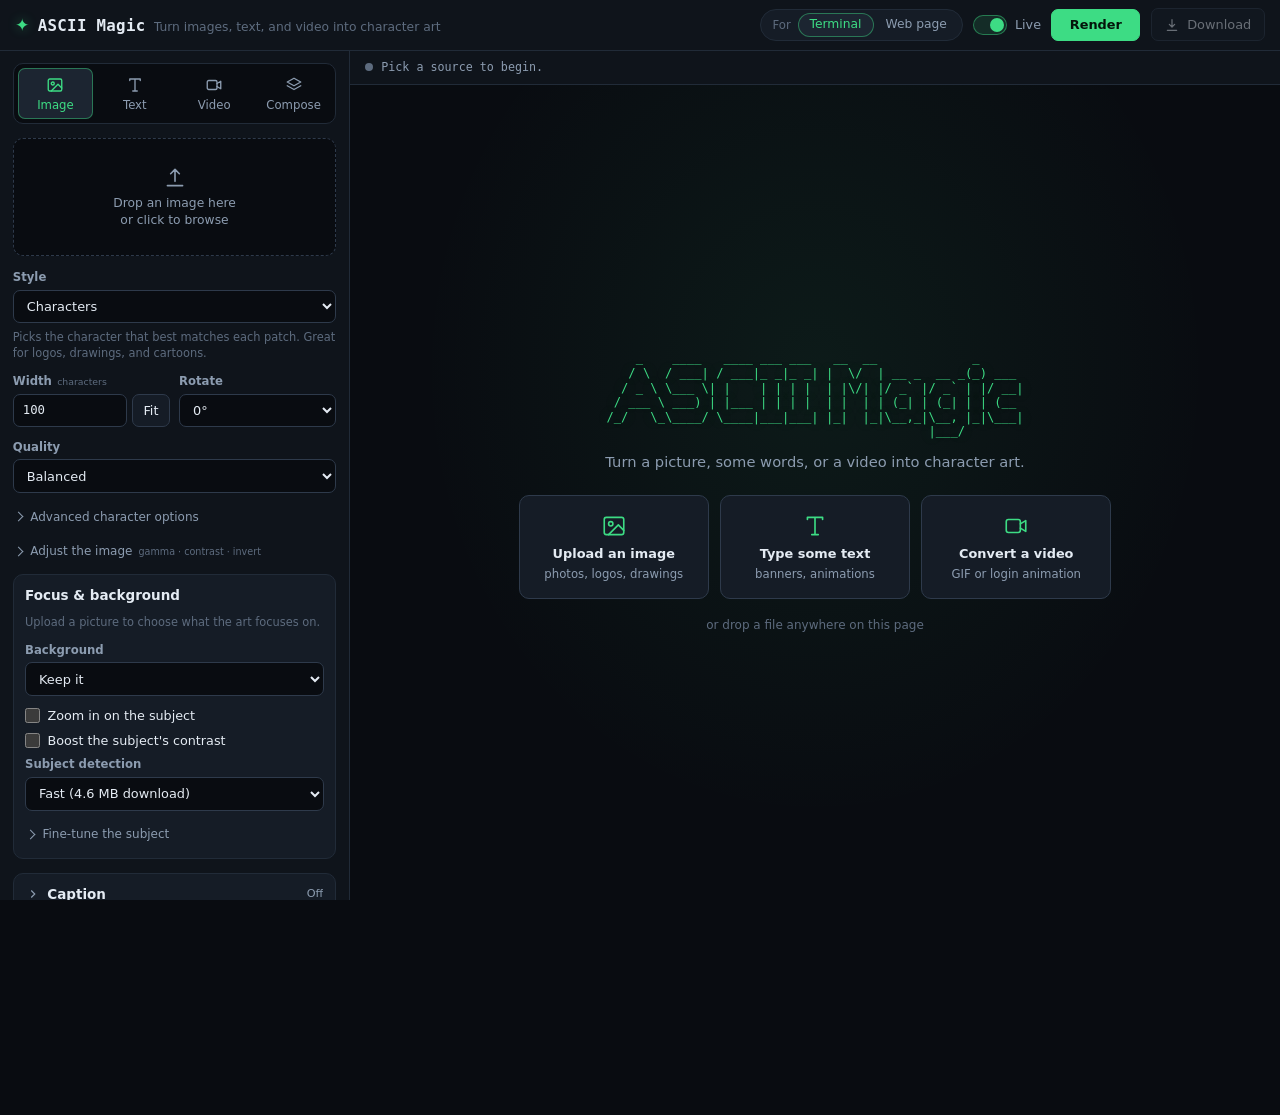
==== commit a0e38f07: "Add subject focus and background replacement for images Decide what the art is about before converti" ====
--- a/src/asciimagic/static/index.html
+++ b/src/asciimagic/static/index.html
@@ -169,6 +169,66 @@
           <label class="check"><input type="checkbox" id="autocontrast"> Auto-contrast</label>
           <label class="check"><input type="checkbox" id="invert"> Invert <small>often better on dark terminals</small></label>
         </details>
+
+        <div class="subcard" id="focus-card">
+          <div class="subcard-title">Focus &amp; background</div>
+          <div id="focus-stage" hidden>
+            <img id="focus-img" alt="Your picture: drag to choose the focus area">
+            <canvas id="focus-mask"></canvas>
+            <div id="focus-rect" hidden></div>
+          </div>
+          <span class="input-group" id="focus-buttons" hidden>
+            <button type="button" id="focus-draw" title="Then drag across the picture above">Draw focus area</button>
+            <button type="button" id="focus-clear" disabled>Whole picture</button>
+          </span>
+          <p class="field-hint" id="focus-hint">Upload a picture to choose what the art focuses on.</p>
+          <div class="field">
+            <label for="background">Background</label>
+            <select id="background">
+              <option value="keep">Keep it</option>
+              <option value="remove">Remove (blank)</option>
+              <option value="blur">Blur it</option>
+              <option value="fade">Fade it</option>
+              <option value="color">Solid color</option>
+              <option value="image">Replace with another picture</option>
+            </select>
+          </div>
+          <div class="field" id="bg-color-field" hidden>
+            <label for="bg_color">Background color</label>
+            <input type="color" id="bg_color" value="#1a1a2e">
+          </div>
+          <div class="field" id="bg-image-field" hidden>
+            <label class="filepick small" for="bg_file"><span><b>Choose background picture</b><br><small id="bg-file-name">none chosen</small></span></label>
+            <input type="file" id="bg_file" accept="image/*" class="visually-hidden">
+          </div>
+          <label class="check"><input type="checkbox" id="zoom_subject"> Zoom in on the subject</label>
+          <label class="check"><input type="checkbox" id="enhance_subject"> Boost the subject's contrast</label>
+          <div class="field">
+            <label for="subject_model" title="Which model finds the subject. Used by the options above.">Subject detection</label>
+            <select id="subject_model">
+              <option value="fast">Fast (4.6 MB download)</option>
+              <option value="best">Best edges (179 MB download)</option>
+            </select>
+            <p class="field-hint" id="subject-status"></p>
+          </div>
+          <details class="sub">
+            <summary>Fine-tune the subject</summary>
+            <label class="check"><input type="checkbox" id="show_mask" checked> Show it on the picture <small>green = subject</small></label>
+            <div class="field">
+              <label for="mask_threshold" title="Lower keeps more of the picture as subject">Cutoff <output id="mask_threshold-out">0.5</output></label>
+              <input type="range" id="mask_threshold" min="0.05" max="0.95" step="0.05" value="0.5">
+            </div>
+            <div class="field">
+              <label for="mask_grow" title="Grow or shrink the subject's outline">Grow / shrink <output id="mask_grow-out">0</output></label>
+              <input type="range" id="mask_grow" min="-0.05" max="0.05" step="0.005" value="0">
+            </div>
+            <div class="field">
+              <label for="mask_feather" title="Soften the subject's edge">Soft edge <output id="mask_feather-out">0</output></label>
+              <input type="range" id="mask_feather" min="0" max="0.05" step="0.005" value="0">
+            </div>
+            <label class="check"><input type="checkbox" id="mask_invert"> Swap: treat the background as the subject</label>
+          </details>
+        </div>
       </section>
 
       <!-- ===== Text ===== -->
@@ -576,5 +636,6 @@
   <script src="compose.js"></script>
   <script src="translate.js"></script>
   <script src="ui.js"></script>
+  <script src="focus.js"></script>
 </body>
 </html>
--- a/src/asciimagic/static/style.css
+++ b/src/asciimagic/static/style.css
@@ -266,6 +266,23 @@
   background: var(--surface-2); border: 1px solid var(--border); border-radius: var(--radius);
 }
 
+/* focus & background */
+#focus-card { margin-top: 0.6rem; }
+.subcard-title { font-weight: 600; font-size: 0.9rem; margin-bottom: 0.6rem; }
+#focus-stage {
+  position: relative; margin-bottom: 0.5rem; line-height: 0;
+  border-radius: var(--radius-sm); overflow: hidden; cursor: crosshair; touch-action: none;
+  border: 1px solid var(--border-strong); user-select: none;
+}
+#focus-img { width: 100%; display: block; pointer-events: none; }
+#focus-mask { position: absolute; inset: 0; width: 100%; height: 100%; pointer-events: none; }
+#focus-rect {
+  position: absolute; border: 2px dashed var(--accent); pointer-events: none;
+  box-shadow: 0 0 0 9999px rgba(9, 12, 17, 0.55);
+}
+#focus-stage.drawing { outline: 2px solid var(--accent); outline-offset: 2px; }
+.filepick.small { padding: 0.6rem 0.8rem; margin-bottom: 0; }
+
 /* image drop zone */
 #dropzone {
   display: flex; flex-direction: column; align-items: center; justify-content: center; gap: 0.35rem;
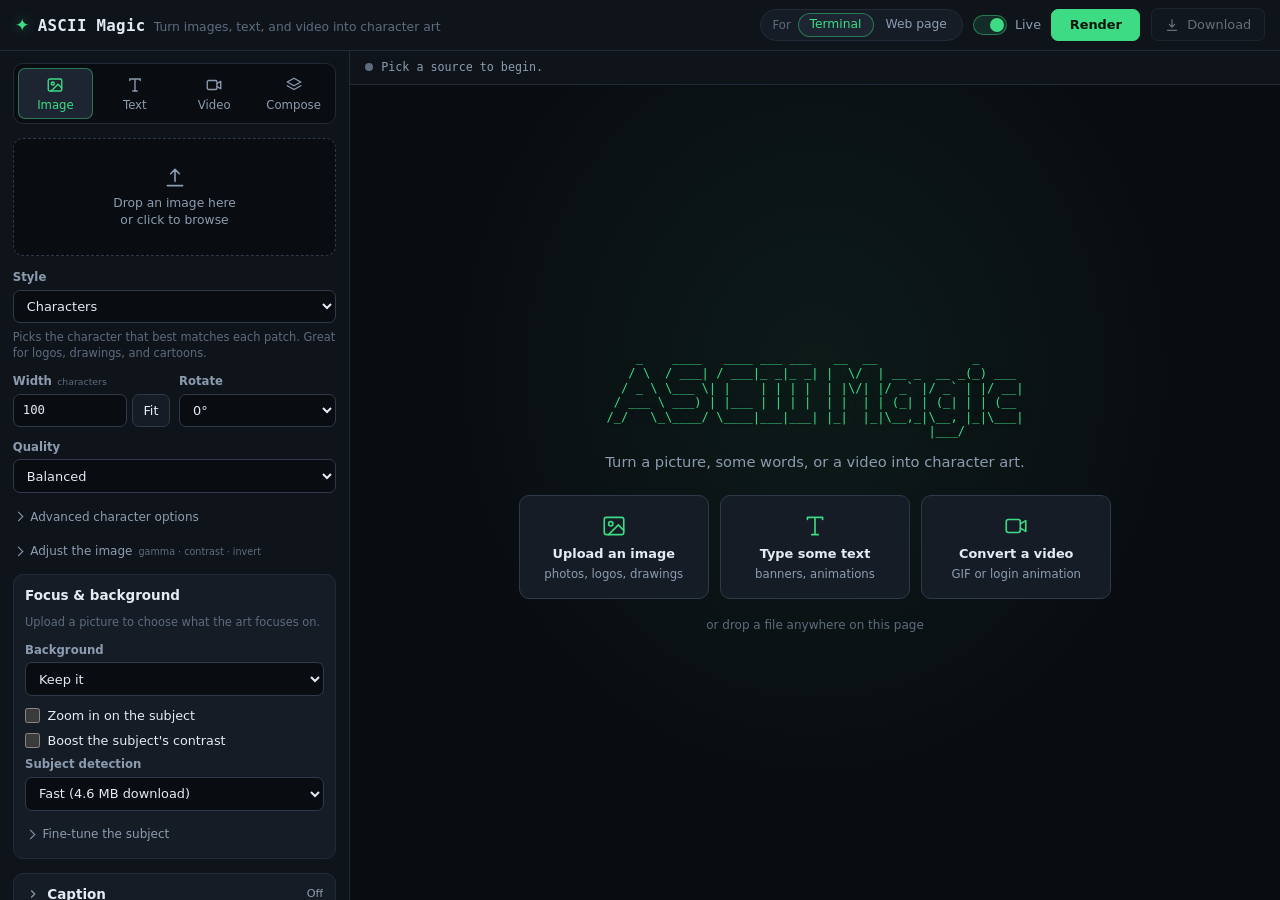
==== commit 955c49e5: "Export art as a PNG image (CLI and web GUI) - raster: draw any renderer's 24-bit ANSI into a PNG usi" ====
--- a/src/asciimagic/static/index.html
+++ b/src/asciimagic/static/index.html
@@ -55,6 +55,9 @@
           <button id="dl-txt" class="menu-item" role="menuitem" disabled>
             <b>Plain text</b><span>.txt · no colors, pastes anywhere</span>
           </button>
+          <button id="dl-png" class="menu-item" role="menuitem" disabled>
+            <b>Image</b><span>.png · post or send it anywhere, looks the same everywhere</span>
+          </button>
           <button id="dl-gif" class="menu-item" role="menuitem" disabled>
             <b>Animated GIF</b><span>.gif · share it as an image</span>
           </button>
@@ -248,11 +251,24 @@
             <option value="small">Small</option>
             <option value="shadow">Shadow</option>
             <option value="solid">Solid blocks</option>
-            <option value="box">Box</option>
-            <option value="banner">Banner</option>
             <option value="figlet">Figlet</option>
+            <option value="plain">Plain text (normal size)</option>
           </select>
           <p class="field-hint" id="text-style-hint" hidden>Box, banner, and figlet are plain characters, so Colorize doesn't apply; use a Color overlay instead.</p>
+        </div>
+        <div class="field-row">
+          <div class="field">
+            <label for="text_frame" title="Draw a frame around the text. Big letters scale with Width; the frame grows to fit.">Frame</label>
+            <select id="text_frame">
+              <option value="none">None</option>
+              <option value="box">Box ┌─┐</option>
+              <option value="rounded">Rounded ╭─╮</option>
+              <option value="double">Double ╔═╗</option>
+              <option value="heavy">Heavy ┏━┓</option>
+              <option value="banner">Banner ###</option>
+            </select>
+          </div>
+          <div class="field narrow" id="frame-pad-field" hidden><label for="text_frame_pad" title="Space between the frame and the text">Padding</label><input type="number" id="text_frame_pad" value="1" min="0" max="8"></div>
         </div>
         <div class="field-row">
           <div class="field"><label for="text_width">Width</label><input type="number" id="text_width" value="80" min="10" max="400"></div>
--- a/src/asciimagic/static/style.css
+++ b/src/asciimagic/static/style.css
@@ -26,6 +26,11 @@
 }
 
 * { box-sizing: border-box; }
+/* The desktop app is exactly one screen; the page itself never scrolls (the
+   sidebar and preview scroll inside it). Phones scroll the page instead. */
+@media (min-width: 761px) {
+  html, body { overflow: hidden; }
+}
 [hidden] { display: none !important; }
 
 body {
@@ -123,8 +128,10 @@
 .segmented button[aria-checked="true"] { background: var(--surface-3); color: var(--accent); box-shadow: inset 0 0 0 1px var(--accent-line); }
 
 /* switch (checkbox) */
-.switch { display: inline-flex; align-items: center; gap: 0.5rem; cursor: pointer; font-size: 0.85rem; color: var(--muted); user-select: none; }
-.switch input { position: absolute; opacity: 0; width: 1px; height: 1px; }
+.switch { position: relative; display: inline-flex; align-items: center; gap: 0.5rem; cursor: pointer; font-size: 0.85rem; color: var(--muted); user-select: none; }
+/* Hidden inside its switch: positioned against the page, it sat far below
+   the window and gave the page scroll height (scrolling it showed a blank screen). */
+.switch input { position: absolute; left: 0; top: 0; opacity: 0; width: 1px; height: 1px; margin: 0; }
 .switch .track {
   position: relative; width: 34px; height: 20px; flex: none;
   background: var(--surface-3); border: 1px solid var(--border-strong); border-radius: 999px;
@@ -161,6 +168,8 @@
 main { flex: 1; display: flex; min-height: 0; }
 
 #controls {
+  position: relative;          /* contains its visually-hidden inputs */
+  overscroll-behavior: contain; /* scrolling past the end doesn't move the page */
   width: 350px;
   min-width: 350px;
   overflow-y: auto;
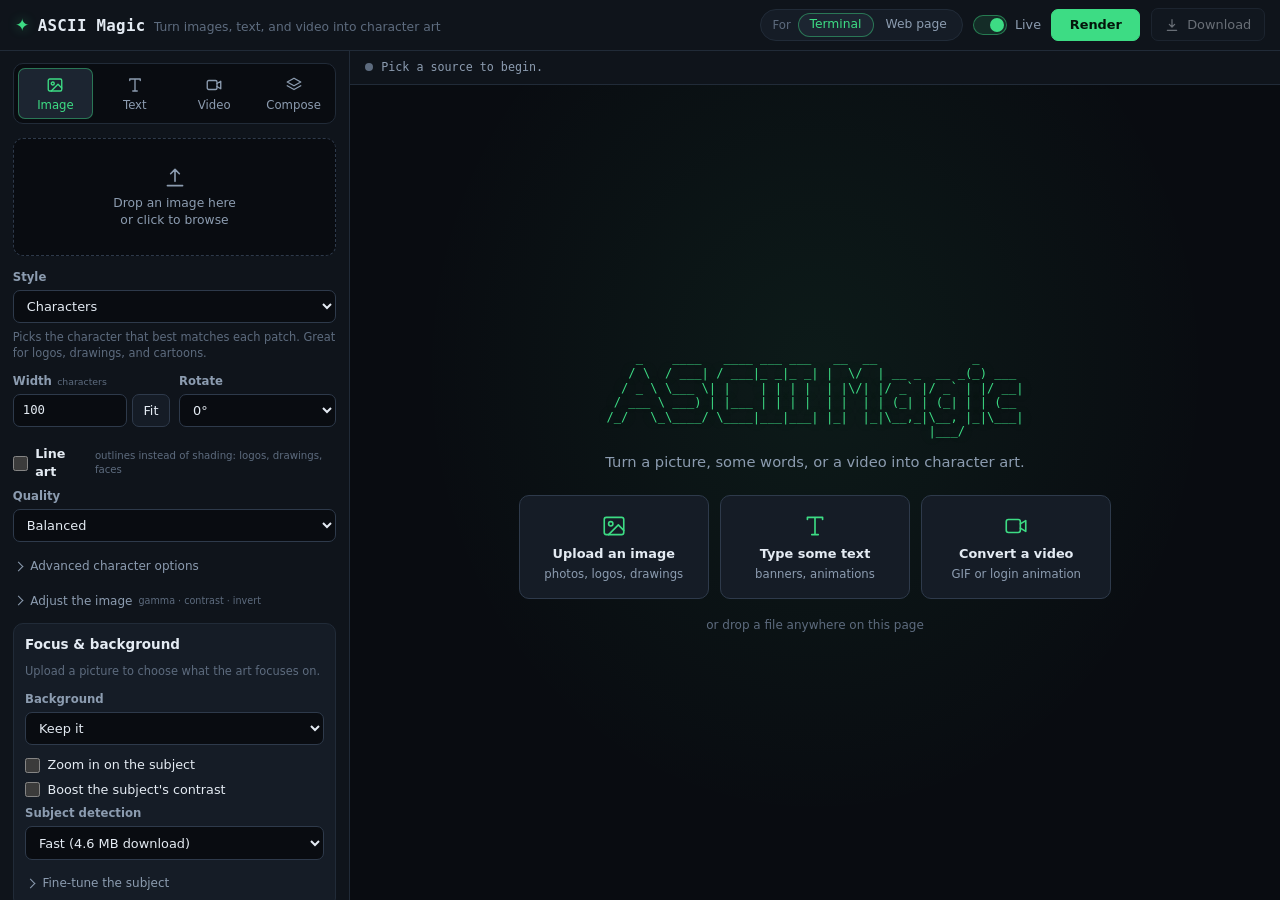
==== commit 425ab794: "Line art: trace outlines instead of shading - lineart.py: Gaussian blur, then Sobel edges, scaled by" ====
--- a/src/asciimagic/static/index.html
+++ b/src/asciimagic/static/index.html
@@ -121,6 +121,14 @@
           </div>
         </div>
 
+        <label class="check" title="Trace the picture's outlines instead of shading it. Colors still come from the picture.">
+          <input type="checkbox" id="line_art"> <b>Line art</b> <small>outlines instead of shading: logos, drawings, faces</small>
+        </label>
+        <div class="field" id="line-knobs" hidden>
+          <label for="line_detail" title="Low keeps only the strongest outlines; high keeps fine lines and some texture">Line detail <output id="line_detail-out">0.5</output></label>
+          <input type="range" id="line_detail" min="0" max="1" step="0.05" value="0.5">
+        </div>
+
         <div id="braille-knobs">
           <div class="field">
             <label for="threshold" title="Brightness a dot needs to show. Lower = more dots.">Dot threshold <output id="threshold-out">0.5</output></label>
@@ -321,7 +329,7 @@
           <div class="field"><label for="video_fps">FPS</label><input type="number" id="video_fps" value="8" min="1" max="30"></div>
           <div class="field"><label for="video_max_frames">Max frames</label><input type="number" id="video_max_frames" value="60" min="1" max="120"></div>
         </div>
-        <p class="field-hint">Videos take a few seconds, so they render when you press <b>Render</b>. Matrix mode applies per frame; dither, invert, and gamma come from the Image tab.</p>
+        <p class="field-hint">Videos take a few seconds, so they render when you press <b>Render</b>. Matrix mode applies per frame; line art, dither, invert, and gamma come from the Image tab.</p>
       </section>
 
       <!-- ===== Compose ===== -->
